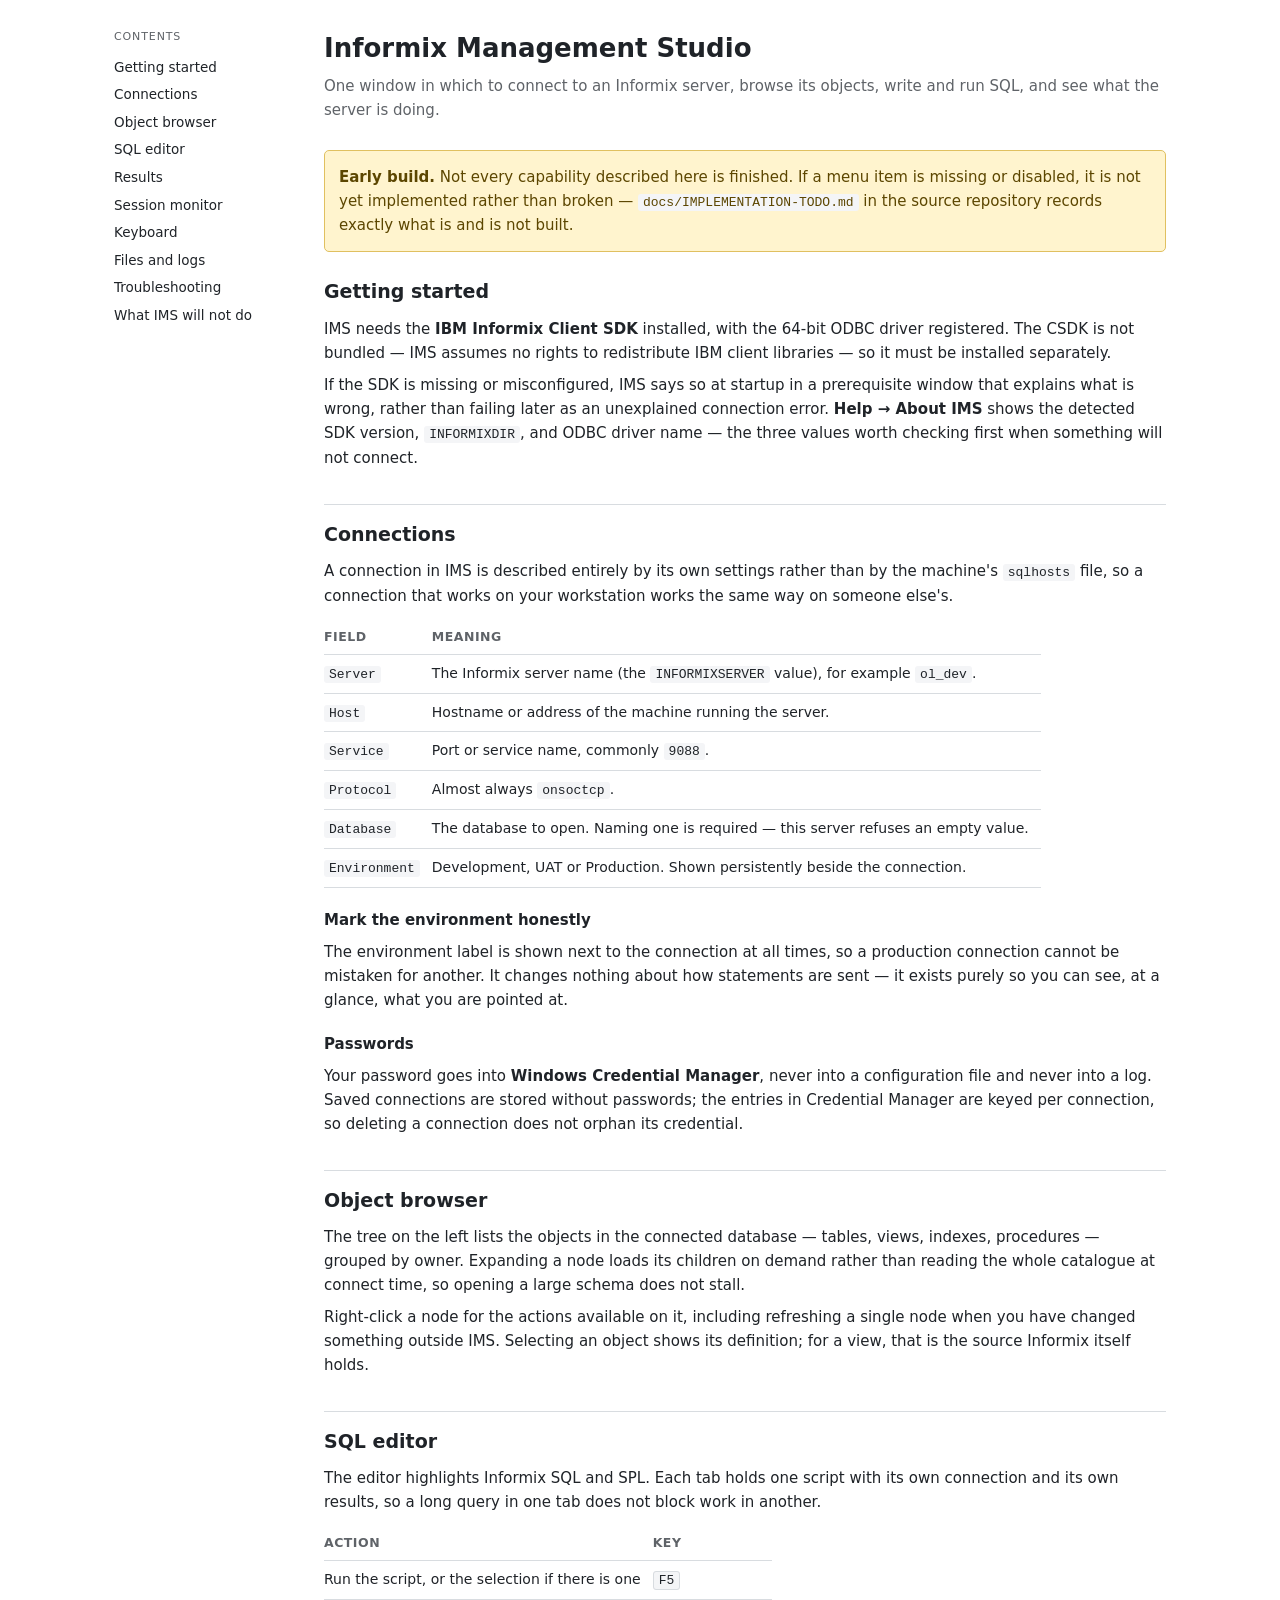
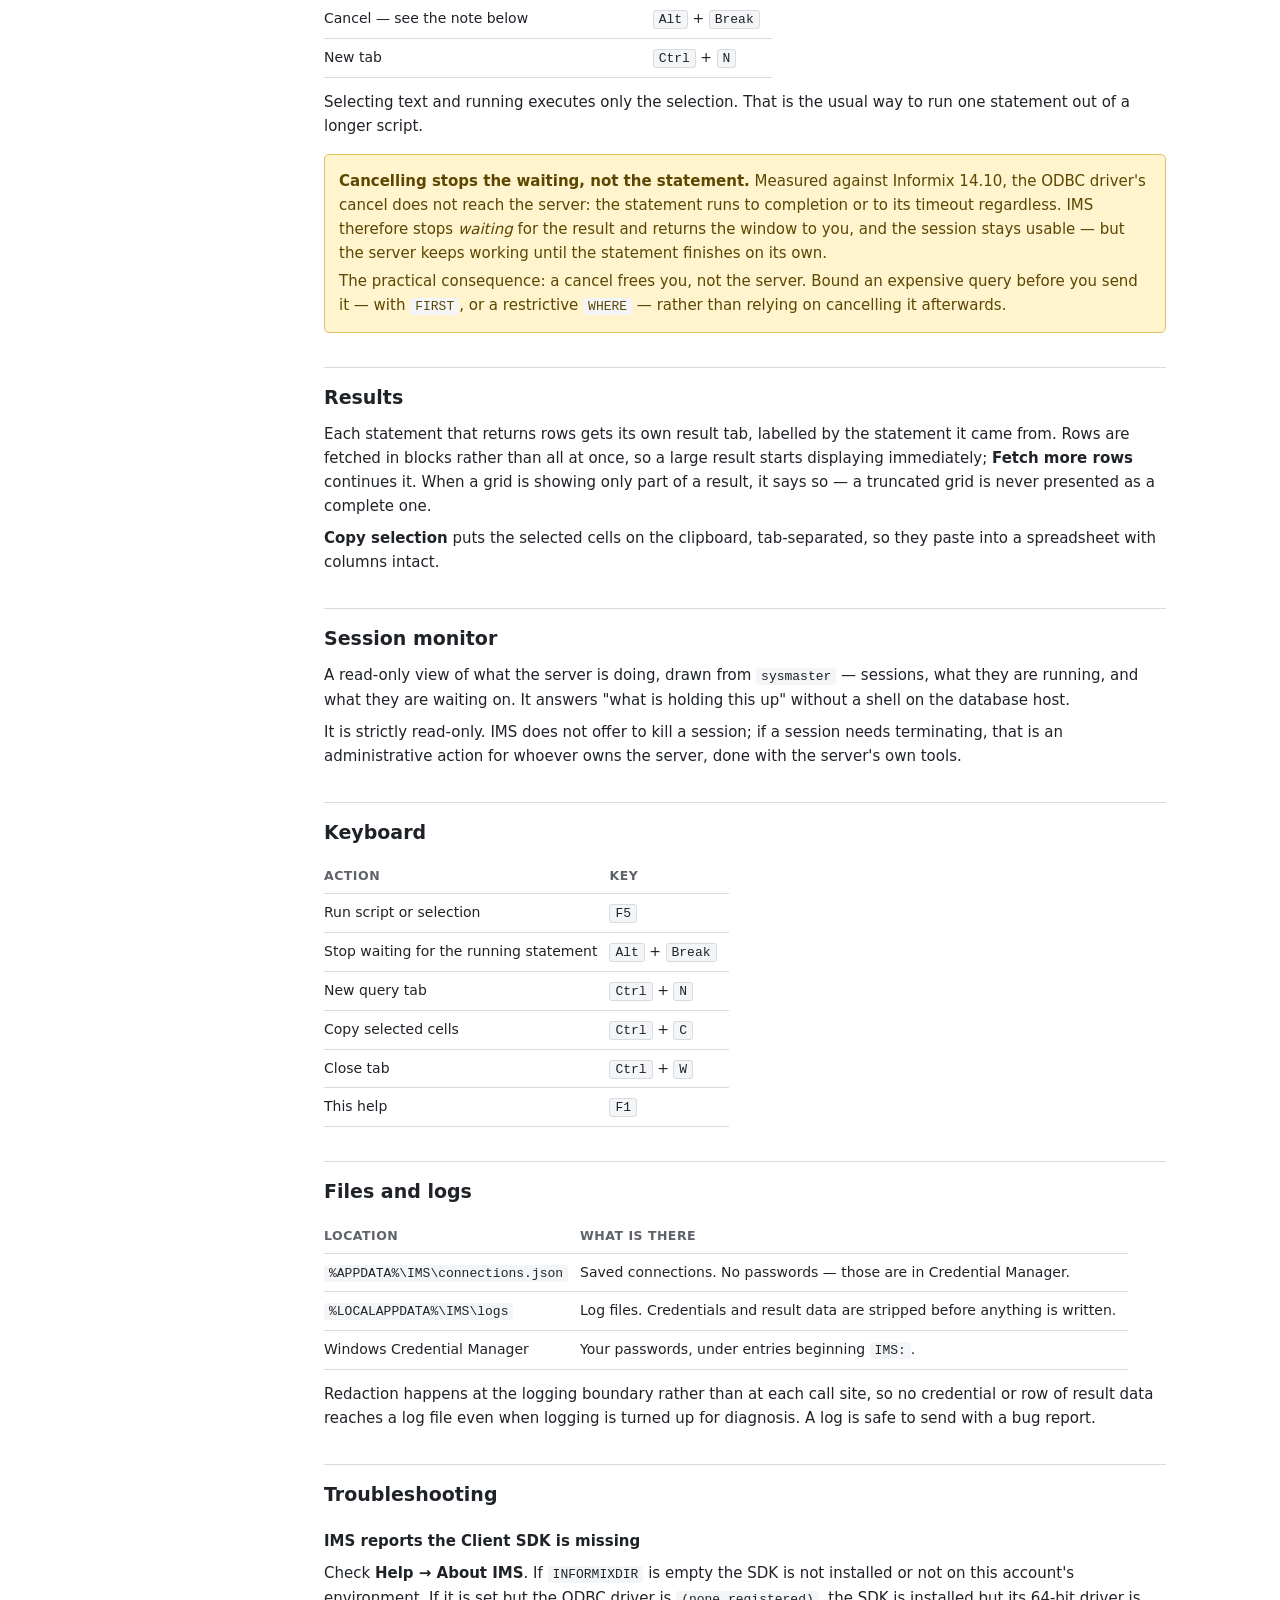
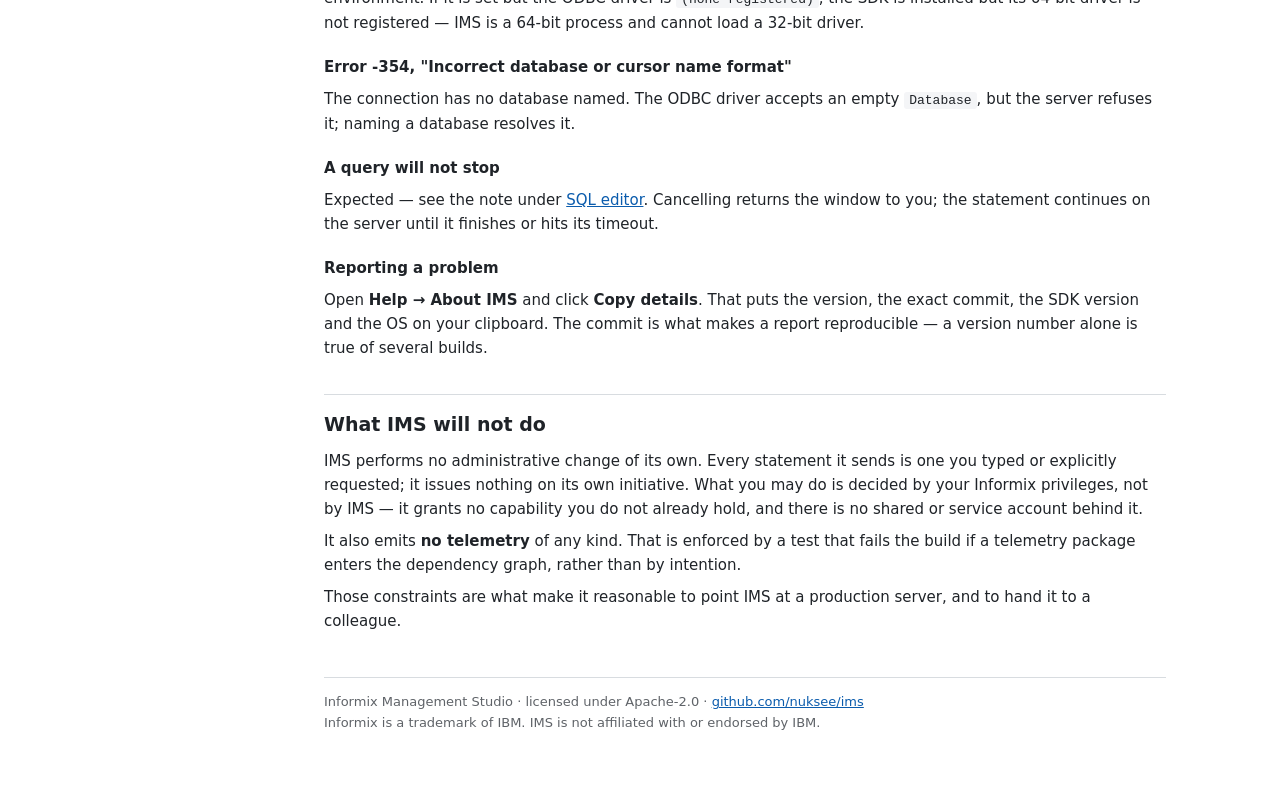
==== src/Ims.App/Resources/Help/ims-help.html @ 95003812 "Add user help, opened from Help -> Contents and F1 An HTML file beside the executable, opened in the" ====
<!DOCTYPE html>
<html lang="en">
<head>
<meta charset="utf-8">
<meta name="viewport" content="width=device-width, initial-scale=1">
<title>IMS Help — Informix Management Studio</title>
<style>
  :root {
    color-scheme: light dark;
    --bg: #ffffff;
    --fg: #1f2328;
    --muted: #5f6368;
    --rule: #d8dce0;
    --code-bg: #f4f5f7;
    --accent: #0b5cad;
    --warn-bg: #fff4ce;
    --warn-rule: #e0c060;
    --warn-fg: #5c4600;
  }
  @media (prefers-color-scheme: dark) {
    :root {
      --bg: #16191d;
      --fg: #e6e8ea;
      --muted: #9aa3ad;
      --rule: #2f353c;
      --code-bg: #21262d;
      --accent: #6cb0f5;
      --warn-bg: #3a3116;
      --warn-rule: #7a6524;
      --warn-fg: #f0dfa8;
    }
  }
  * { box-sizing: border-box; }
  body {
    margin: 0;
    background: var(--bg);
    color: var(--fg);
    font: 15px/1.6 "Segoe UI", system-ui, sans-serif;
  }
  .wrap { display: flex; align-items: flex-start; max-width: 1100px; margin: 0 auto; }
  nav {
    position: sticky; top: 0; flex: 0 0 210px; padding: 28px 16px 28px 24px;
    max-height: 100vh; overflow-y: auto;
  }
  nav p { margin: 0 0 8px; font-size: 11px; letter-spacing: .08em;
          text-transform: uppercase; color: var(--muted); }
  nav a { display: block; padding: 3px 0; color: var(--fg);
          text-decoration: none; font-size: 13.5px; }
  nav a:hover { color: var(--accent); text-decoration: underline; }
  main { flex: 1 1 auto; min-width: 0; padding: 28px 24px 80px; }
  h1 { font-size: 26px; margin: 0 0 4px; font-weight: 600; }
  .sub { color: var(--muted); margin: 0 0 28px; }
  h2 { font-size: 19px; font-weight: 600; margin: 34px 0 10px;
       padding-top: 14px; border-top: 1px solid var(--rule); }
  h2:first-of-type { border-top: 0; padding-top: 0; margin-top: 24px; }
  h3 { font-size: 15px; font-weight: 600; margin: 20px 0 6px; }
  p, li { margin: 8px 0; }
  code, kbd {
    font-family: Consolas, "Cascadia Mono", monospace; font-size: 13px;
    background: var(--code-bg); padding: 1px 5px; border-radius: 3px;
  }
  kbd { border: 1px solid var(--rule); }
  pre { background: var(--code-bg); padding: 12px 14px; border-radius: 5px;
        overflow-x: auto; font-size: 13px; }
  pre code { background: none; padding: 0; }
  table { border-collapse: collapse; width: 100%; margin: 12px 0; font-size: 14px;
          display: block; overflow-x: auto; }
  th, td { text-align: left; padding: 7px 12px 7px 0; border-bottom: 1px solid var(--rule);
           vertical-align: top; }
  th { font-weight: 600; color: var(--muted); font-size: 12.5px;
       text-transform: uppercase; letter-spacing: .04em; }
  .note {
    background: var(--warn-bg); border: 1px solid var(--warn-rule); color: var(--warn-fg);
    padding: 10px 14px; border-radius: 5px; margin: 16px 0;
  }
  .note p { margin: 4px 0; }
  a { color: var(--accent); }
  footer { margin-top: 44px; padding-top: 14px; border-top: 1px solid var(--rule);
           color: var(--muted); font-size: 13px; }
  @media (max-width: 760px) {
    .wrap { display: block; }
    nav { position: static; max-height: none; padding: 20px 24px 0; }
    nav a { display: inline-block; margin-right: 14px; }
  }
</style>
</head>
<body>
<div class="wrap">

<nav>
  <p>Contents</p>
  <a href="#start">Getting started</a>
  <a href="#connect">Connections</a>
  <a href="#browse">Object browser</a>
  <a href="#sql">SQL editor</a>
  <a href="#results">Results</a>
  <a href="#sessions">Session monitor</a>
  <a href="#keys">Keyboard</a>
  <a href="#files">Files and logs</a>
  <a href="#trouble">Troubleshooting</a>
  <a href="#safety">What IMS will not do</a>
</nav>

<main>

<h1>Informix Management Studio</h1>
<p class="sub">One window in which to connect to an Informix server, browse its objects, write and run SQL, and see what the server is doing.</p>

<div class="note">
  <p><strong>Early build.</strong> Not every capability described here is finished. If a menu item is missing or disabled, it is not yet implemented rather than broken — <code>docs/IMPLEMENTATION-TODO.md</code> in the source repository records exactly what is and is not built.</p>
</div>

<h2 id="start">Getting started</h2>

<p>IMS needs the <strong>IBM Informix Client SDK</strong> installed, with the 64-bit ODBC driver registered. The CSDK is not bundled — IMS assumes no rights to redistribute IBM client libraries — so it must be installed separately.</p>

<p>If the SDK is missing or misconfigured, IMS says so at startup in a prerequisite window that explains what is wrong, rather than failing later as an unexplained connection error. <strong>Help &rarr; About IMS</strong> shows the detected SDK version, <code>INFORMIXDIR</code>, and ODBC driver name — the three values worth checking first when something will not connect.</p>

<h2 id="connect">Connections</h2>

<p>A connection in IMS is described entirely by its own settings rather than by the machine's <code>sqlhosts</code> file, so a connection that works on your workstation works the same way on someone else's.</p>

<table>
  <tr><th>Field</th><th>Meaning</th></tr>
  <tr><td><code>Server</code></td><td>The Informix server name (the <code>INFORMIXSERVER</code> value), for example <code>ol_dev</code>.</td></tr>
  <tr><td><code>Host</code></td><td>Hostname or address of the machine running the server.</td></tr>
  <tr><td><code>Service</code></td><td>Port or service name, commonly <code>9088</code>.</td></tr>
  <tr><td><code>Protocol</code></td><td>Almost always <code>onsoctcp</code>.</td></tr>
  <tr><td><code>Database</code></td><td>The database to open. Naming one is required — this server refuses an empty value.</td></tr>
  <tr><td><code>Environment</code></td><td>Development, UAT or Production. Shown persistently beside the connection.</td></tr>
</table>

<h3>Mark the environment honestly</h3>
<p>The environment label is shown next to the connection at all times, so a production connection cannot be mistaken for another. It changes nothing about how statements are sent — it exists purely so you can see, at a glance, what you are pointed at.</p>

<h3>Passwords</h3>
<p>Your password goes into <strong>Windows Credential Manager</strong>, never into a configuration file and never into a log. Saved connections are stored without passwords; the entries in Credential Manager are keyed per connection, so deleting a connection does not orphan its credential.</p>

<h2 id="browse">Object browser</h2>

<p>The tree on the left lists the objects in the connected database — tables, views, indexes, procedures — grouped by owner. Expanding a node loads its children on demand rather than reading the whole catalogue at connect time, so opening a large schema does not stall.</p>

<p>Right-click a node for the actions available on it, including refreshing a single node when you have changed something outside IMS. Selecting an object shows its definition; for a view, that is the source Informix itself holds.</p>

<h2 id="sql">SQL editor</h2>

<p>The editor highlights Informix SQL and SPL. Each tab holds one script with its own connection and its own results, so a long query in one tab does not block work in another.</p>

<table>
  <tr><th>Action</th><th>Key</th></tr>
  <tr><td>Run the script, or the selection if there is one</td><td><kbd>F5</kbd></td></tr>
  <tr><td>Cancel — see the note below</td><td><kbd>Alt</kbd> + <kbd>Break</kbd></td></tr>
  <tr><td>New tab</td><td><kbd>Ctrl</kbd> + <kbd>N</kbd></td></tr>
</table>

<p>Selecting text and running executes only the selection. That is the usual way to run one statement out of a longer script.</p>

<div class="note">
  <p><strong>Cancelling stops the waiting, not the statement.</strong> Measured against Informix 14.10, the ODBC driver's cancel does not reach the server: the statement runs to completion or to its timeout regardless. IMS therefore stops <em>waiting</em> for the result and returns the window to you, and the session stays usable — but the server keeps working until the statement finishes on its own.</p>
  <p>The practical consequence: a cancel frees you, not the server. Bound an expensive query before you send it — with <code>FIRST</code>, or a restrictive <code>WHERE</code> — rather than relying on cancelling it afterwards.</p>
</div>

<h2 id="results">Results</h2>

<p>Each statement that returns rows gets its own result tab, labelled by the statement it came from. Rows are fetched in blocks rather than all at once, so a large result starts displaying immediately; <strong>Fetch more rows</strong> continues it. When a grid is showing only part of a result, it says so — a truncated grid is never presented as a complete one.</p>

<p><strong>Copy selection</strong> puts the selected cells on the clipboard, tab-separated, so they paste into a spreadsheet with columns intact.</p>

<h2 id="sessions">Session monitor</h2>

<p>A read-only view of what the server is doing, drawn from <code>sysmaster</code> — sessions, what they are running, and what they are waiting on. It answers "what is holding this up" without a shell on the database host.</p>

<p>It is strictly read-only. IMS does not offer to kill a session; if a session needs terminating, that is an administrative action for whoever owns the server, done with the server's own tools.</p>

<h2 id="keys">Keyboard</h2>

<table>
  <tr><th>Action</th><th>Key</th></tr>
  <tr><td>Run script or selection</td><td><kbd>F5</kbd></td></tr>
  <tr><td>Stop waiting for the running statement</td><td><kbd>Alt</kbd> + <kbd>Break</kbd></td></tr>
  <tr><td>New query tab</td><td><kbd>Ctrl</kbd> + <kbd>N</kbd></td></tr>
  <tr><td>Copy selected cells</td><td><kbd>Ctrl</kbd> + <kbd>C</kbd></td></tr>
  <tr><td>Close tab</td><td><kbd>Ctrl</kbd> + <kbd>W</kbd></td></tr>
  <tr><td>This help</td><td><kbd>F1</kbd></td></tr>
</table>

<h2 id="files">Files and logs</h2>

<table>
  <tr><th>Location</th><th>What is there</th></tr>
  <tr><td><code>%APPDATA%\IMS\connections.json</code></td><td>Saved connections. No passwords — those are in Credential Manager.</td></tr>
  <tr><td><code>%LOCALAPPDATA%\IMS\logs</code></td><td>Log files. Credentials and result data are stripped before anything is written.</td></tr>
  <tr><td>Windows Credential Manager</td><td>Your passwords, under entries beginning <code>IMS:</code>.</td></tr>
</table>

<p>Redaction happens at the logging boundary rather than at each call site, so no credential or row of result data reaches a log file even when logging is turned up for diagnosis. A log is safe to send with a bug report.</p>

<h2 id="trouble">Troubleshooting</h2>

<h3>IMS reports the Client SDK is missing</h3>
<p>Check <strong>Help &rarr; About IMS</strong>. If <code>INFORMIXDIR</code> is empty the SDK is not installed or not on this account's environment. If it is set but the ODBC driver is <code>(none registered)</code>, the SDK is installed but its 64-bit driver is not registered — IMS is a 64-bit process and cannot load a 32-bit driver.</p>

<h3>Error -354, "Incorrect database or cursor name format"</h3>
<p>The connection has no database named. The ODBC driver accepts an empty <code>Database</code>, but the server refuses it; naming a database resolves it.</p>

<h3>A query will not stop</h3>
<p>Expected — see the note under <a href="#sql">SQL editor</a>. Cancelling returns the window to you; the statement continues on the server until it finishes or hits its timeout.</p>

<h3>Reporting a problem</h3>
<p>Open <strong>Help &rarr; About IMS</strong> and click <strong>Copy details</strong>. That puts the version, the exact commit, the SDK version and the OS on your clipboard. The commit is what makes a report reproducible — a version number alone is true of several builds.</p>

<h2 id="safety">What IMS will not do</h2>

<p>IMS performs no administrative change of its own. Every statement it sends is one you typed or explicitly requested; it issues nothing on its own initiative. What you may do is decided by your Informix privileges, not by IMS — it grants no capability you do not already hold, and there is no shared or service account behind it.</p>

<p>It also emits <strong>no telemetry</strong> of any kind. That is enforced by a test that fails the build if a telemetry package enters the dependency graph, rather than by intention.</p>

<p>Those constraints are what make it reasonable to point IMS at a production server, and to hand it to a colleague.</p>

<footer>
  Informix Management Studio &middot; licensed under Apache-2.0 &middot;
  <a href="https://github.com/nuksee/ims">github.com/nuksee/ims</a><br>
  Informix is a trademark of IBM. IMS is not affiliated with or endorsed by IBM.
</footer>

</main>
</div>
</body>
</html>
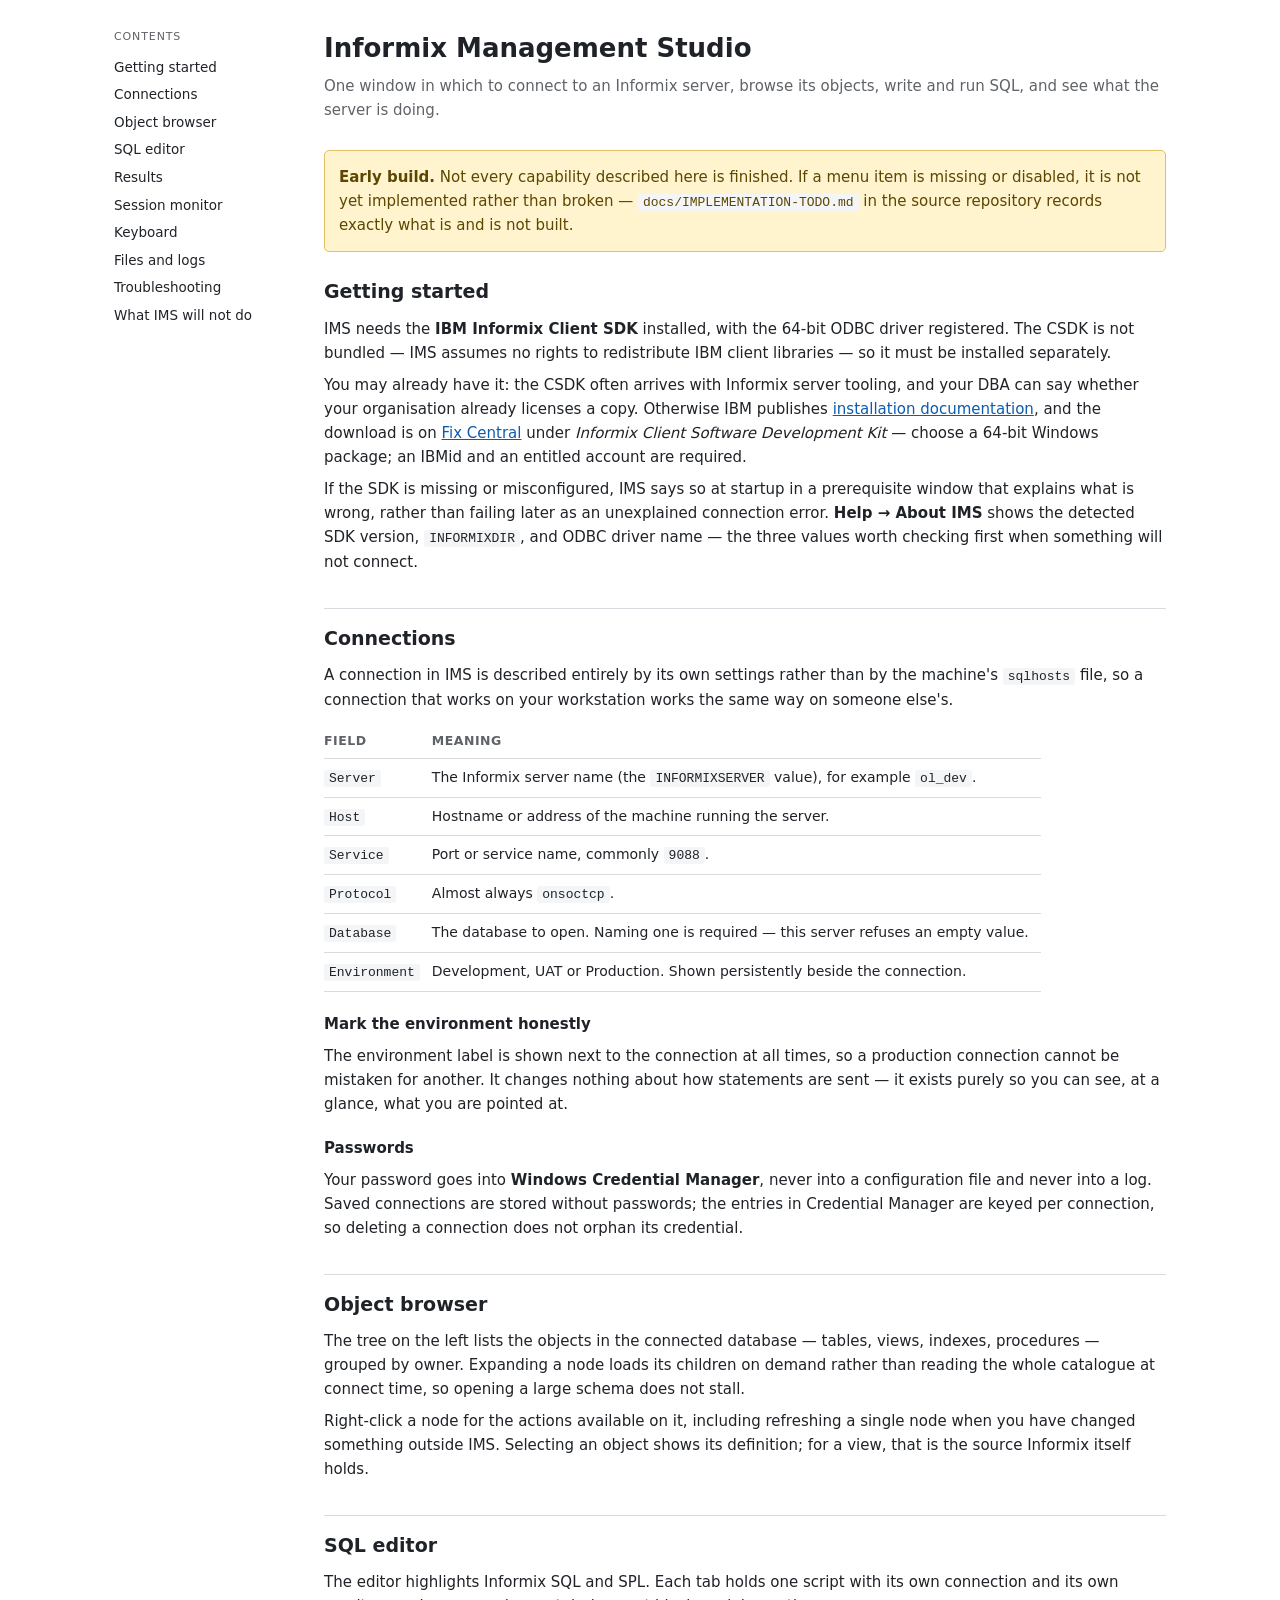
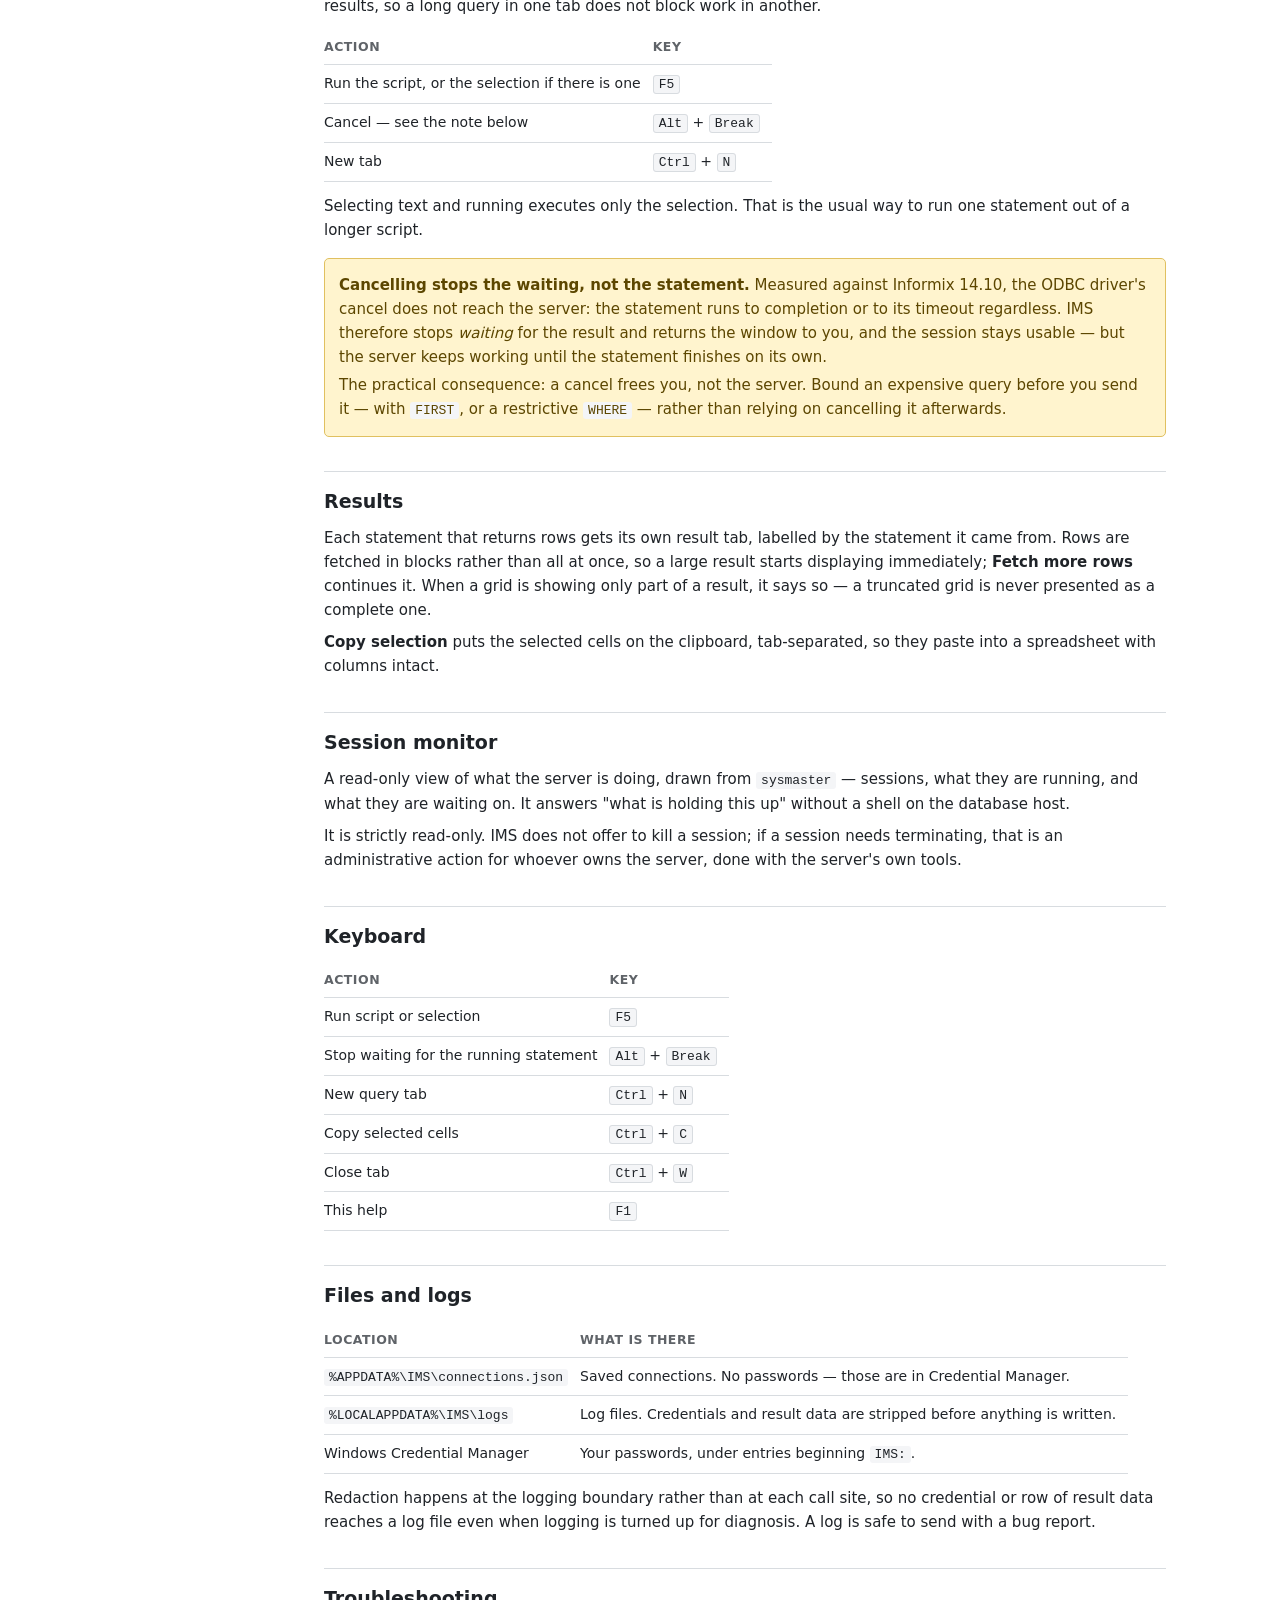
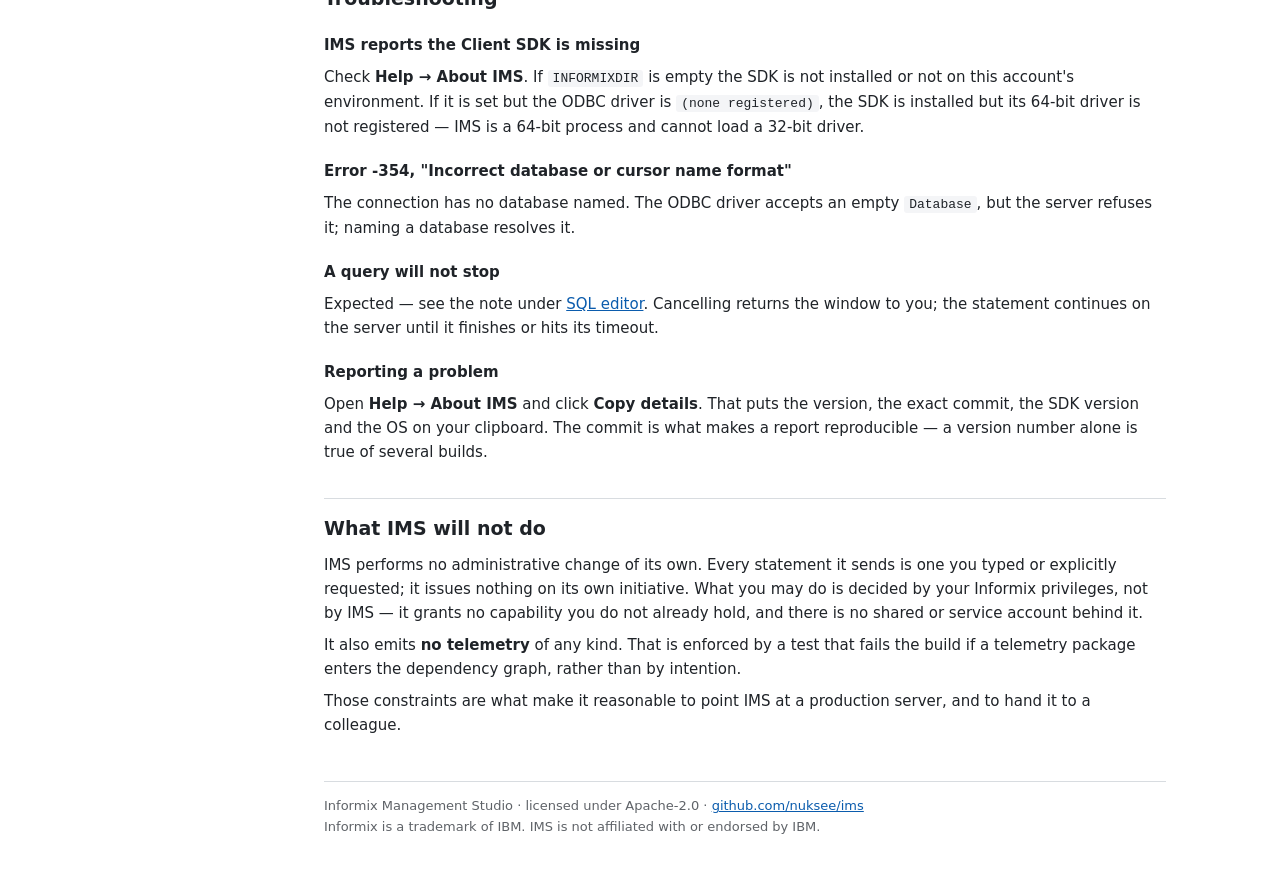
==== commit 2d69fe97: "Say where to get the Client SDK, in all three places it is asked for The CSDK is the one prerequisit" ====
--- a/src/Ims.App/Resources/Help/ims-help.html
+++ b/src/Ims.App/Resources/Help/ims-help.html
@@ -114,6 +114,8 @@
 
 <p>IMS needs the <strong>IBM Informix Client SDK</strong> installed, with the 64-bit ODBC driver registered. The CSDK is not bundled — IMS assumes no rights to redistribute IBM client libraries — so it must be installed separately.</p>
 
+<p>You may already have it: the CSDK often arrives with Informix server tooling, and your DBA can say whether your organisation already licenses a copy. Otherwise IBM publishes <a href="https://www.ibm.com/docs/en/informix-servers/14.10?topic=client-sdk">installation documentation</a>, and the download is on <a href="https://www.ibm.com/support/fixcentral/">Fix Central</a> under <em>Informix Client Software Development Kit</em> — choose a 64-bit Windows package; an IBMid and an entitled account are required.</p>
+
 <p>If the SDK is missing or misconfigured, IMS says so at startup in a prerequisite window that explains what is wrong, rather than failing later as an unexplained connection error. <strong>Help &rarr; About IMS</strong> shows the detected SDK version, <code>INFORMIXDIR</code>, and ODBC driver name — the three values worth checking first when something will not connect.</p>
 
 <h2 id="connect">Connections</h2>
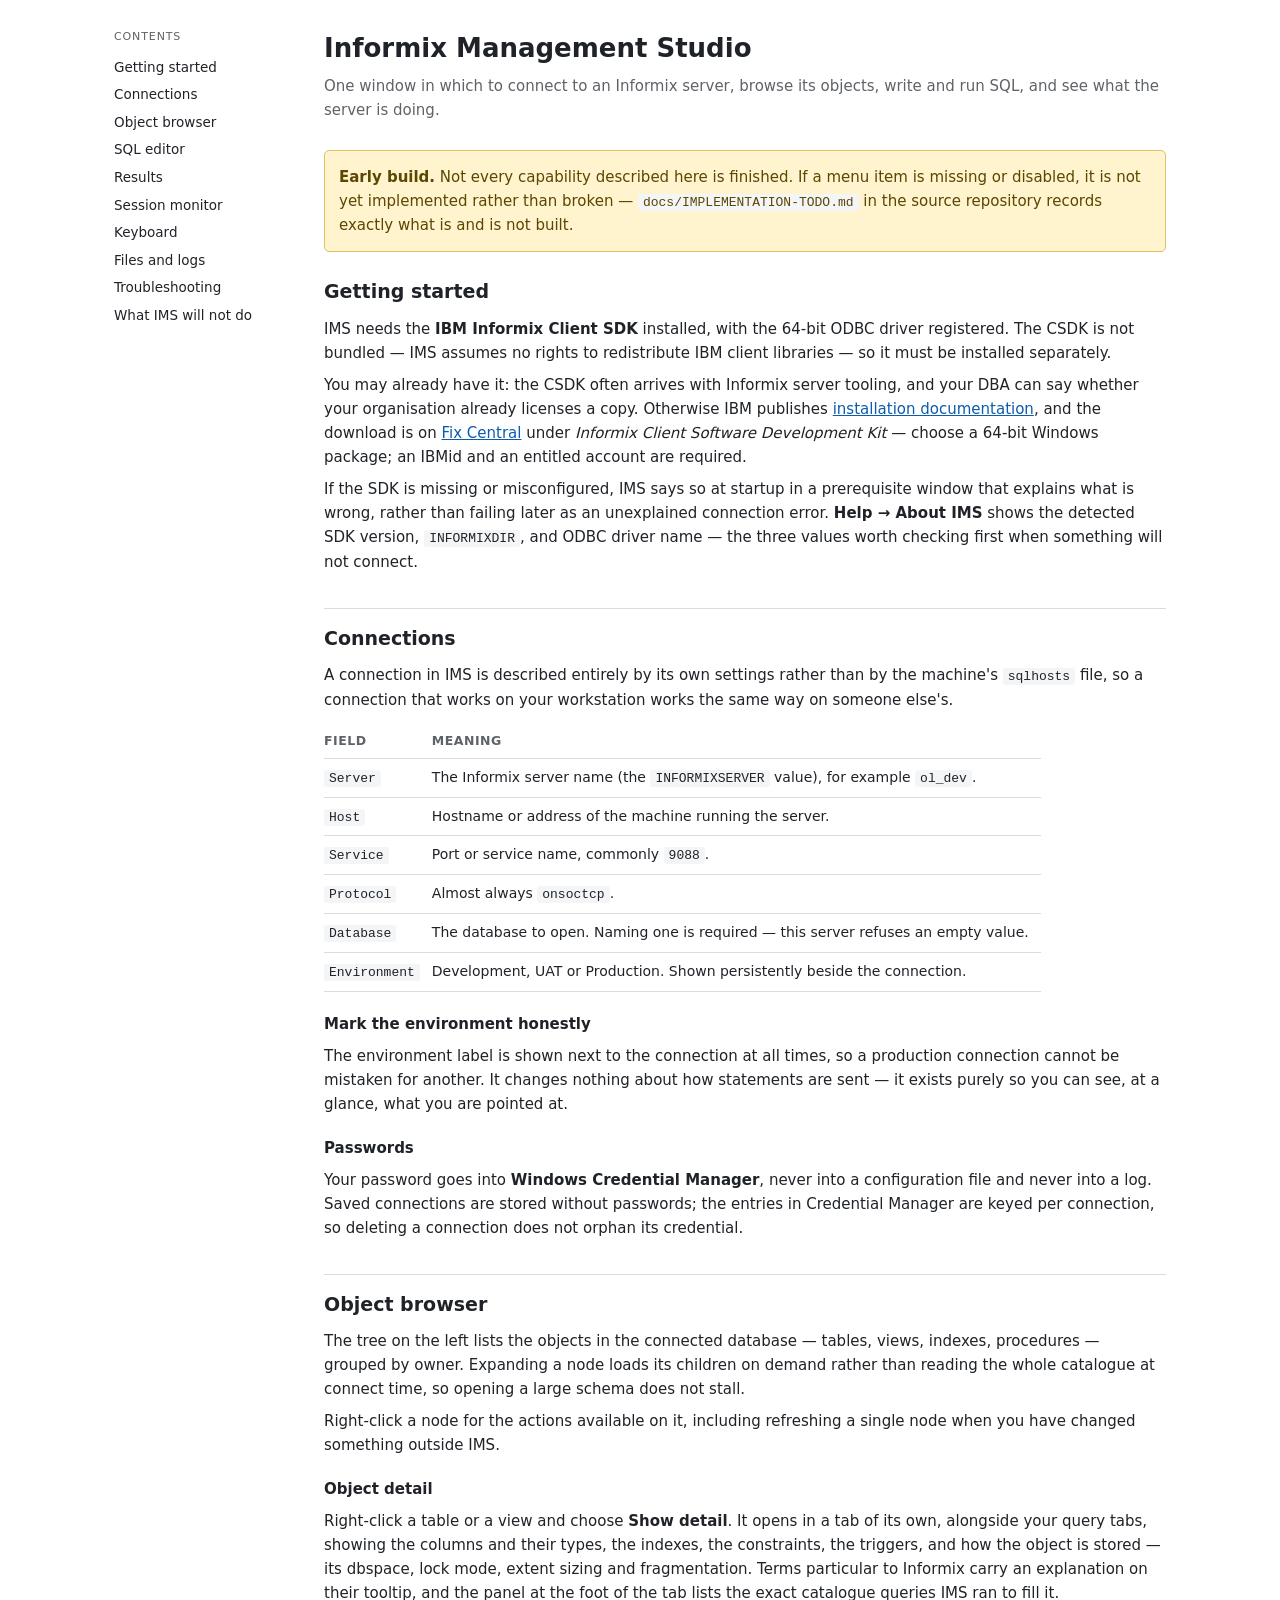
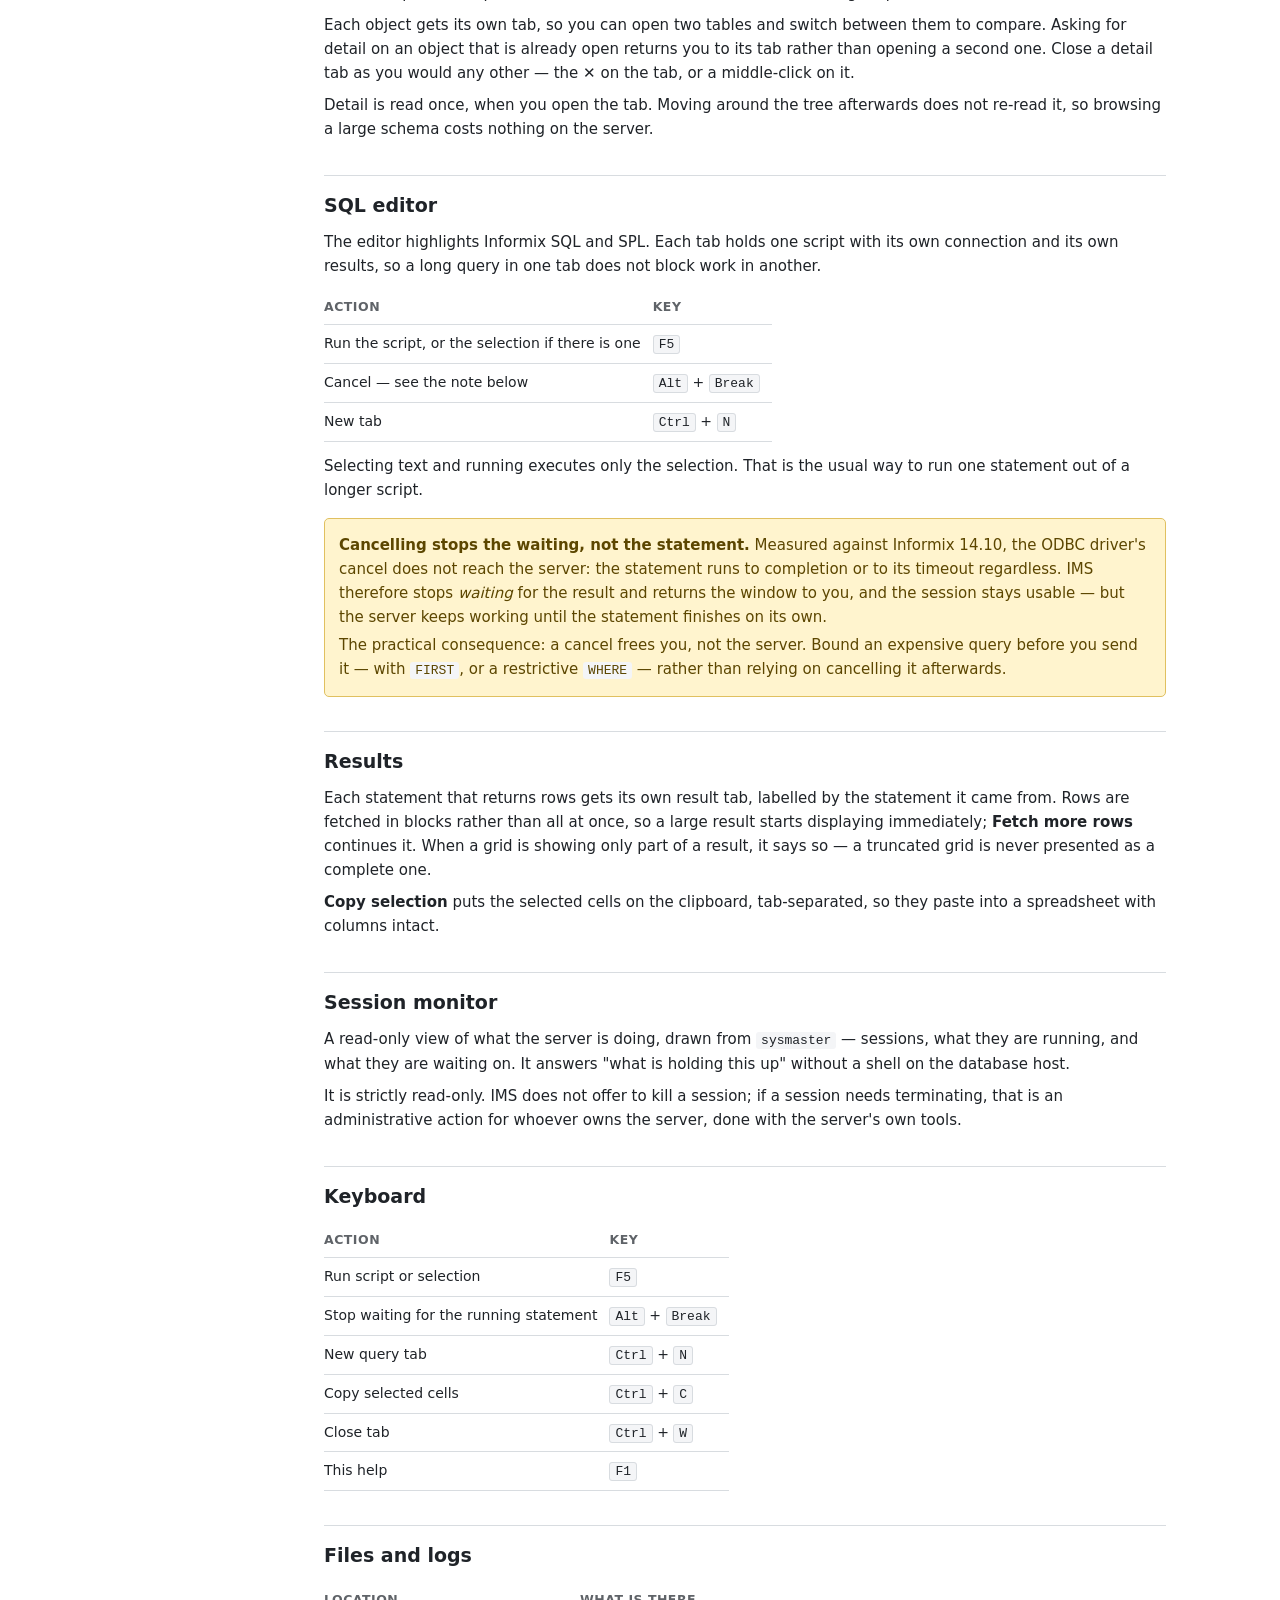
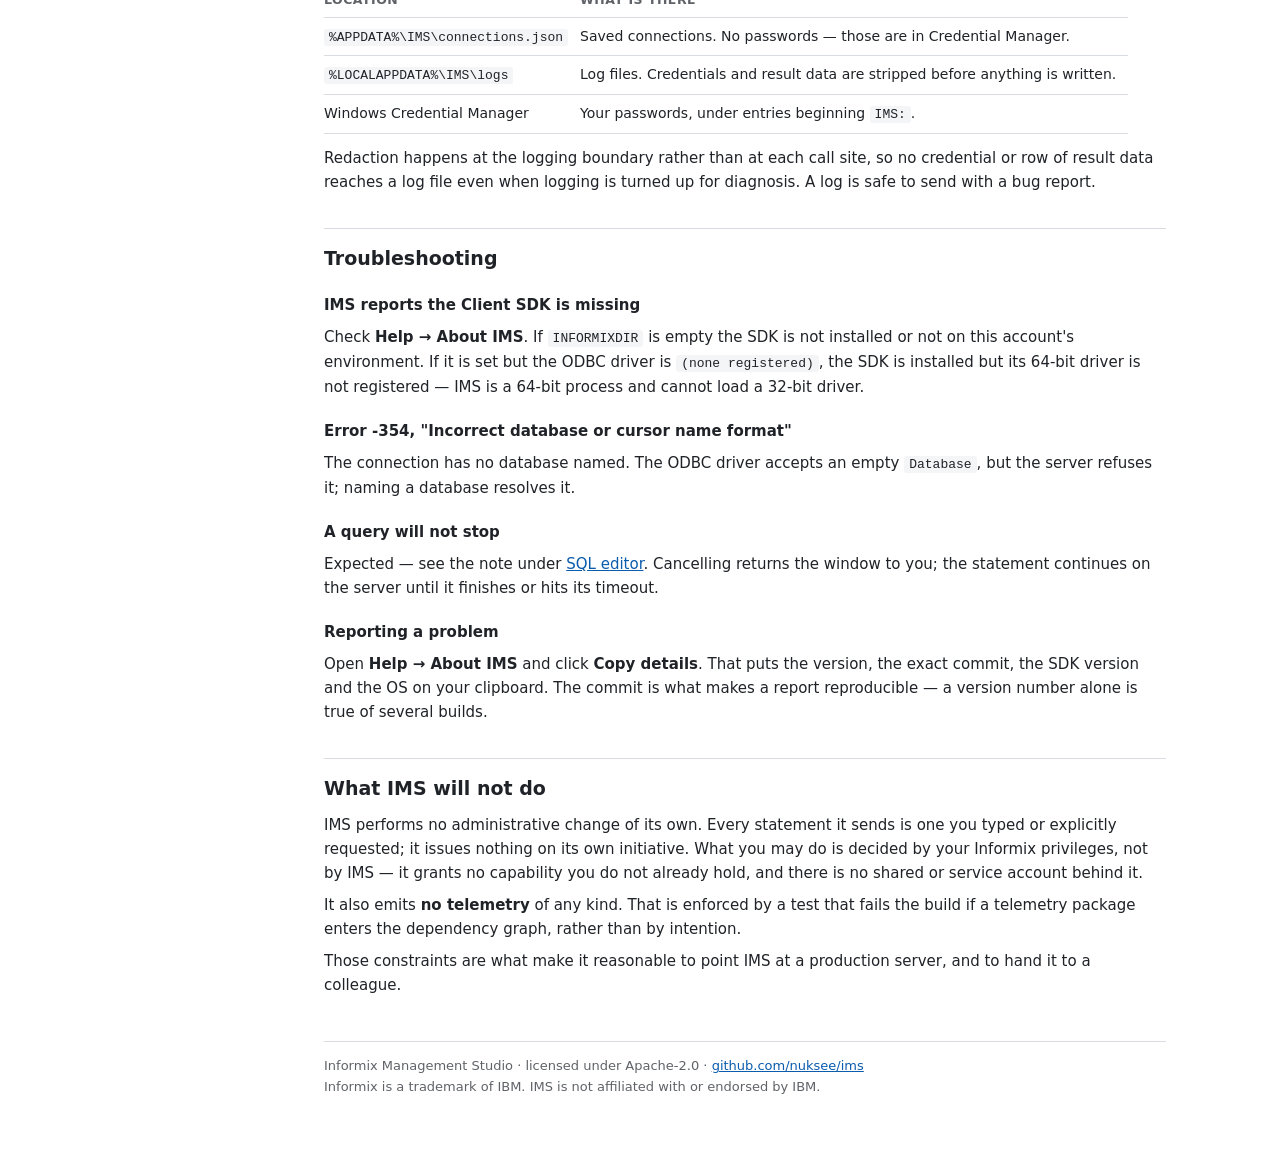
==== commit 528e02c3: "Move object detail into the tab strip, one tab per object Show detail put an object's columns, index" ====
--- a/src/Ims.App/Resources/Help/ims-help.html
+++ b/src/Ims.App/Resources/Help/ims-help.html
@@ -142,7 +142,15 @@
 
 <p>The tree on the left lists the objects in the connected database — tables, views, indexes, procedures — grouped by owner. Expanding a node loads its children on demand rather than reading the whole catalogue at connect time, so opening a large schema does not stall.</p>
 
-<p>Right-click a node for the actions available on it, including refreshing a single node when you have changed something outside IMS. Selecting an object shows its definition; for a view, that is the source Informix itself holds.</p>
+<p>Right-click a node for the actions available on it, including refreshing a single node when you have changed something outside IMS.</p>
+
+<h3>Object detail</h3>
+
+<p>Right-click a table or a view and choose <strong>Show detail</strong>. It opens in a tab of its own, alongside your query tabs, showing the columns and their types, the indexes, the constraints, the triggers, and how the object is stored — its dbspace, lock mode, extent sizing and fragmentation. Terms particular to Informix carry an explanation on their tooltip, and the panel at the foot of the tab lists the exact catalogue queries IMS ran to fill it.</p>
+
+<p>Each object gets its own tab, so you can open two tables and switch between them to compare. Asking for detail on an object that is already open returns you to its tab rather than opening a second one. Close a detail tab as you would any other — the <strong>✕</strong> on the tab, or a middle-click on it.</p>
+
+<p>Detail is read once, when you open the tab. Moving around the tree afterwards does not re-read it, so browsing a large schema costs nothing on the server.</p>
 
 <h2 id="sql">SQL editor</h2>
 
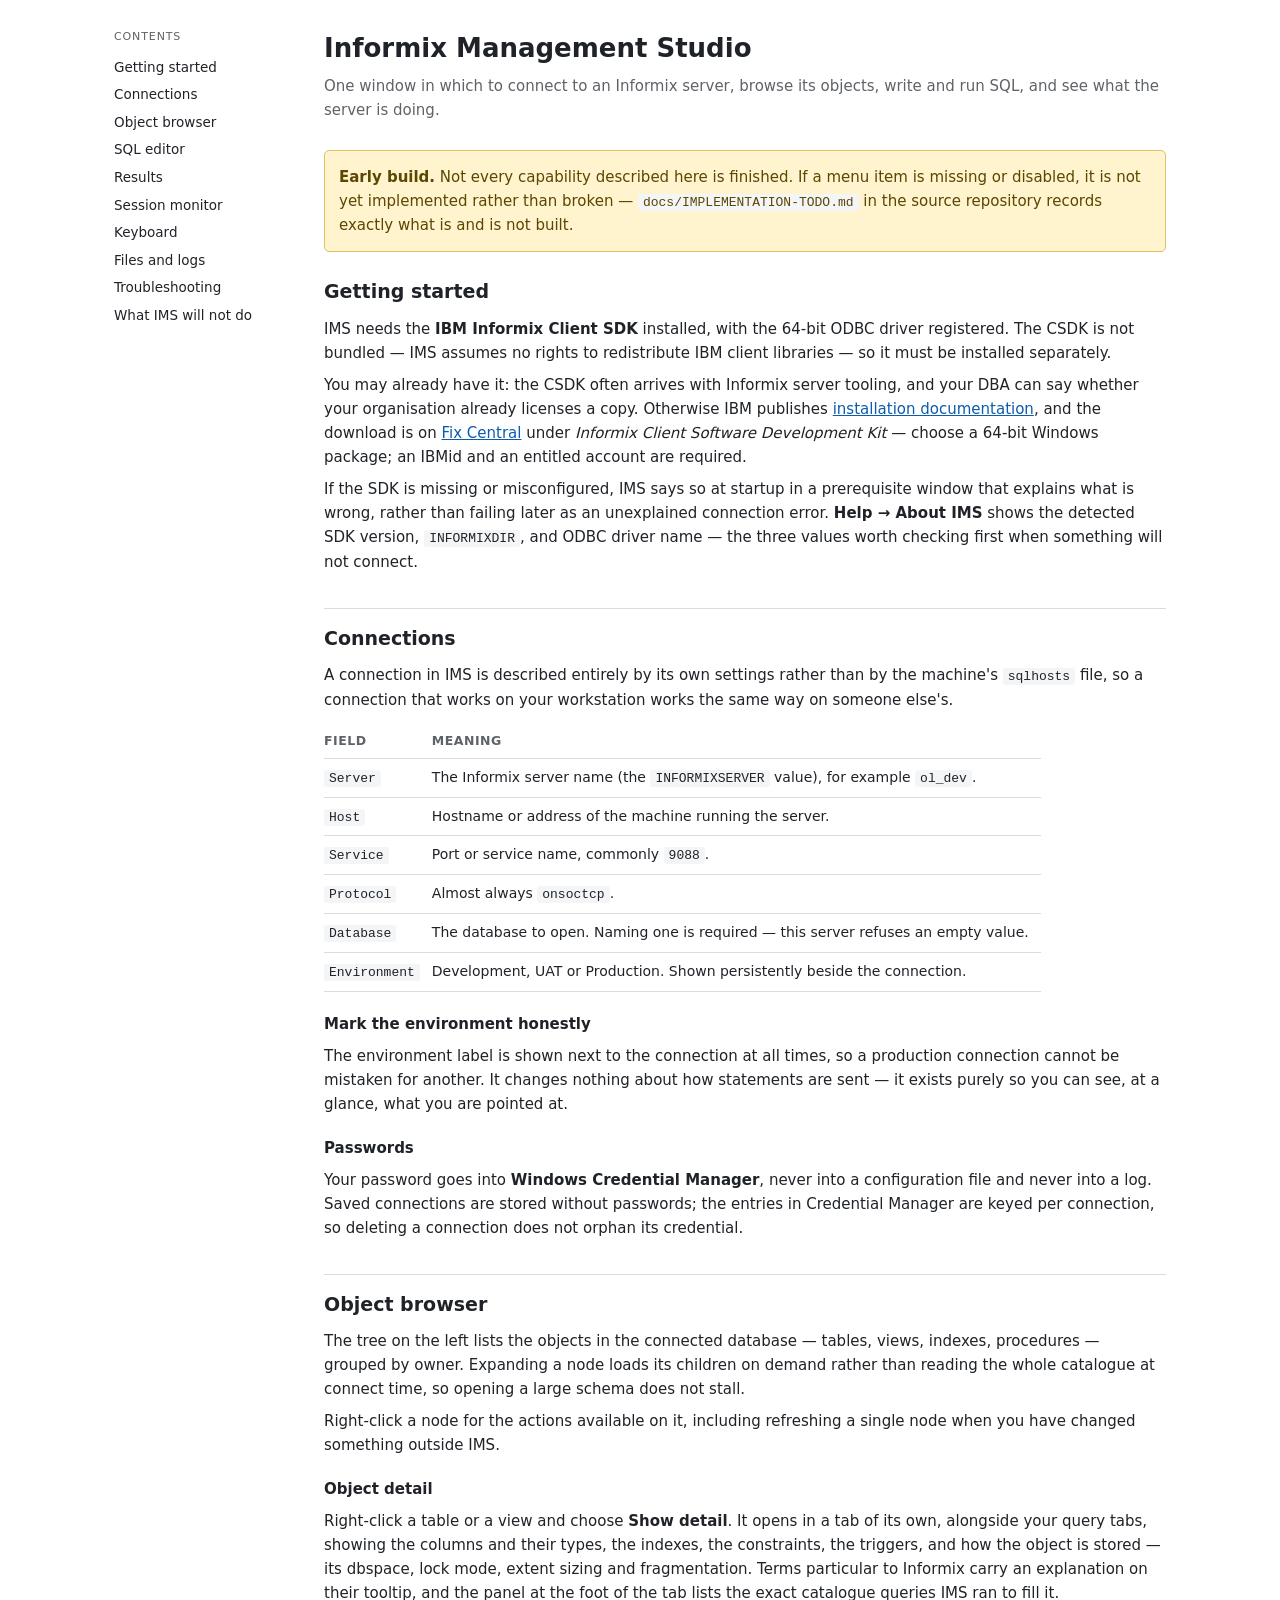
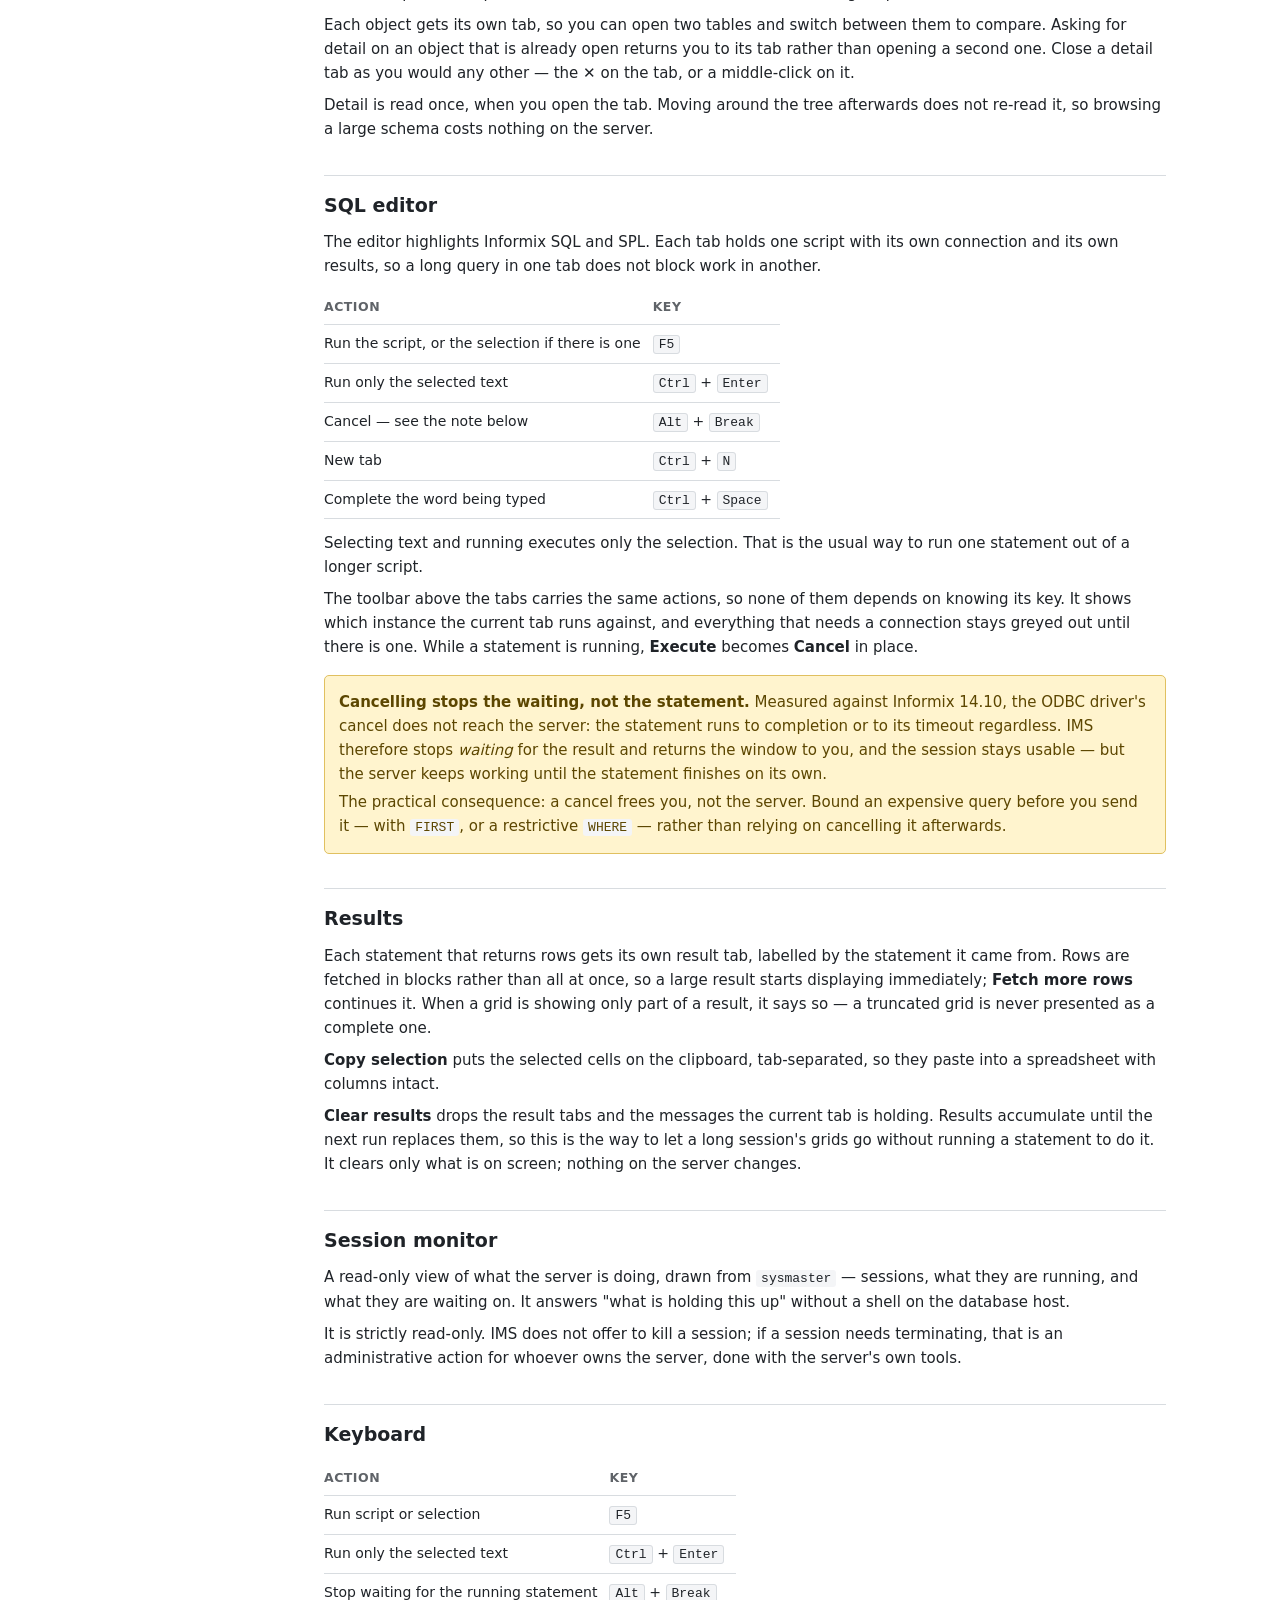
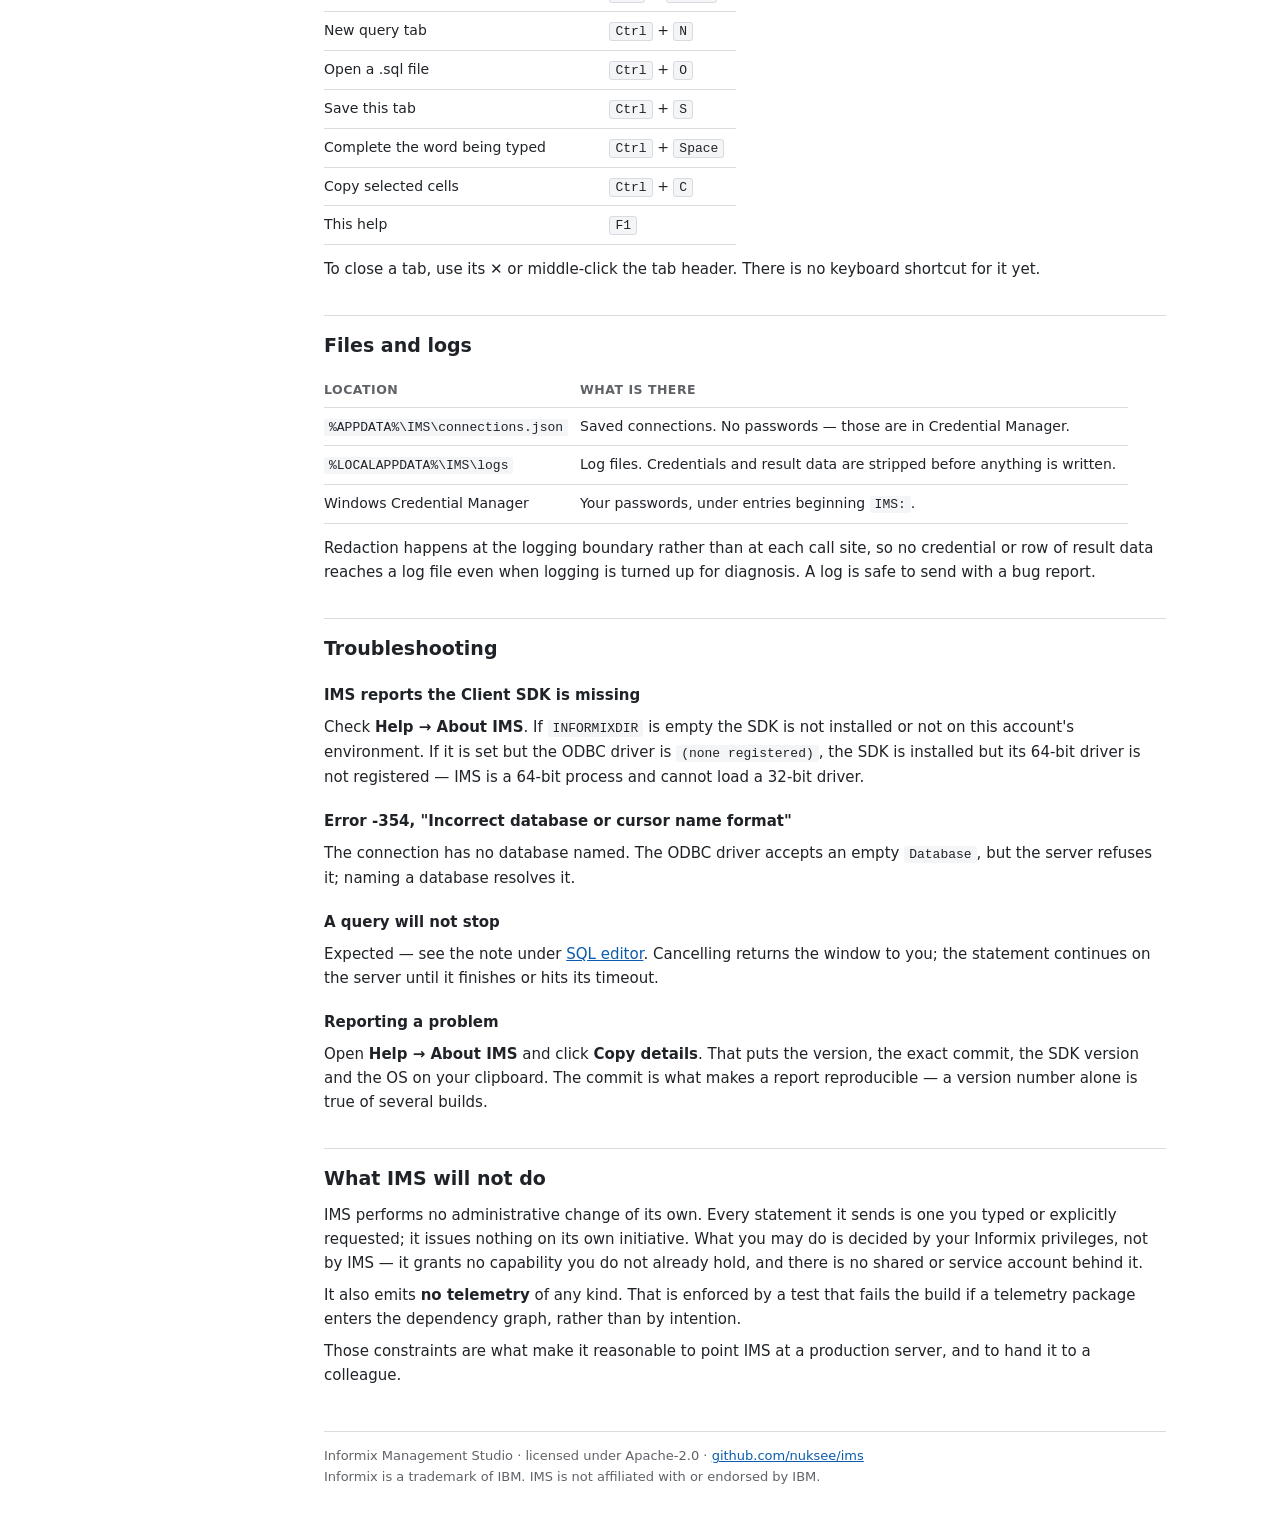
==== commit 3d8f0ade: "Add a query toolbar above the editor tab strip Every query action was reachable only from the menu b" ====
--- a/src/Ims.App/Resources/Help/ims-help.html
+++ b/src/Ims.App/Resources/Help/ims-help.html
@@ -1,4 +1,4 @@
-<!DOCTYPE html>
+﻿<!DOCTYPE html>
 <html lang="en">
 <head>
 <meta charset="utf-8">
@@ -159,11 +159,15 @@
 <table>
   <tr><th>Action</th><th>Key</th></tr>
   <tr><td>Run the script, or the selection if there is one</td><td><kbd>F5</kbd></td></tr>
+  <tr><td>Run only the selected text</td><td><kbd>Ctrl</kbd> + <kbd>Enter</kbd></td></tr>
   <tr><td>Cancel — see the note below</td><td><kbd>Alt</kbd> + <kbd>Break</kbd></td></tr>
   <tr><td>New tab</td><td><kbd>Ctrl</kbd> + <kbd>N</kbd></td></tr>
+  <tr><td>Complete the word being typed</td><td><kbd>Ctrl</kbd> + <kbd>Space</kbd></td></tr>
 </table>
 
 <p>Selecting text and running executes only the selection. That is the usual way to run one statement out of a longer script.</p>
+
+<p>The toolbar above the tabs carries the same actions, so none of them depends on knowing its key. It shows which instance the current tab runs against, and everything that needs a connection stays greyed out until there is one. While a statement is running, <strong>Execute</strong> becomes <strong>Cancel</strong> in place.</p>
 
 <div class="note">
   <p><strong>Cancelling stops the waiting, not the statement.</strong> Measured against Informix 14.10, the ODBC driver's cancel does not reach the server: the statement runs to completion or to its timeout regardless. IMS therefore stops <em>waiting</em> for the result and returns the window to you, and the session stays usable — but the server keeps working until the statement finishes on its own.</p>
@@ -176,6 +180,8 @@
 
 <p><strong>Copy selection</strong> puts the selected cells on the clipboard, tab-separated, so they paste into a spreadsheet with columns intact.</p>
 
+<p><strong>Clear results</strong> drops the result tabs and the messages the current tab is holding. Results accumulate until the next run replaces them, so this is the way to let a long session's grids go without running a statement to do it. It clears only what is on screen; nothing on the server changes.</p>
+
 <h2 id="sessions">Session monitor</h2>
 
 <p>A read-only view of what the server is doing, drawn from <code>sysmaster</code> — sessions, what they are running, and what they are waiting on. It answers "what is holding this up" without a shell on the database host.</p>
@@ -187,12 +193,17 @@
 <table>
   <tr><th>Action</th><th>Key</th></tr>
   <tr><td>Run script or selection</td><td><kbd>F5</kbd></td></tr>
+  <tr><td>Run only the selected text</td><td><kbd>Ctrl</kbd> + <kbd>Enter</kbd></td></tr>
   <tr><td>Stop waiting for the running statement</td><td><kbd>Alt</kbd> + <kbd>Break</kbd></td></tr>
   <tr><td>New query tab</td><td><kbd>Ctrl</kbd> + <kbd>N</kbd></td></tr>
+  <tr><td>Open a .sql file</td><td><kbd>Ctrl</kbd> + <kbd>O</kbd></td></tr>
+  <tr><td>Save this tab</td><td><kbd>Ctrl</kbd> + <kbd>S</kbd></td></tr>
+  <tr><td>Complete the word being typed</td><td><kbd>Ctrl</kbd> + <kbd>Space</kbd></td></tr>
   <tr><td>Copy selected cells</td><td><kbd>Ctrl</kbd> + <kbd>C</kbd></td></tr>
-  <tr><td>Close tab</td><td><kbd>Ctrl</kbd> + <kbd>W</kbd></td></tr>
   <tr><td>This help</td><td><kbd>F1</kbd></td></tr>
 </table>
+
+<p>To close a tab, use its <strong>✕</strong> or middle-click the tab header. There is no keyboard shortcut for it yet.</p>
 
 <h2 id="files">Files and logs</h2>
 
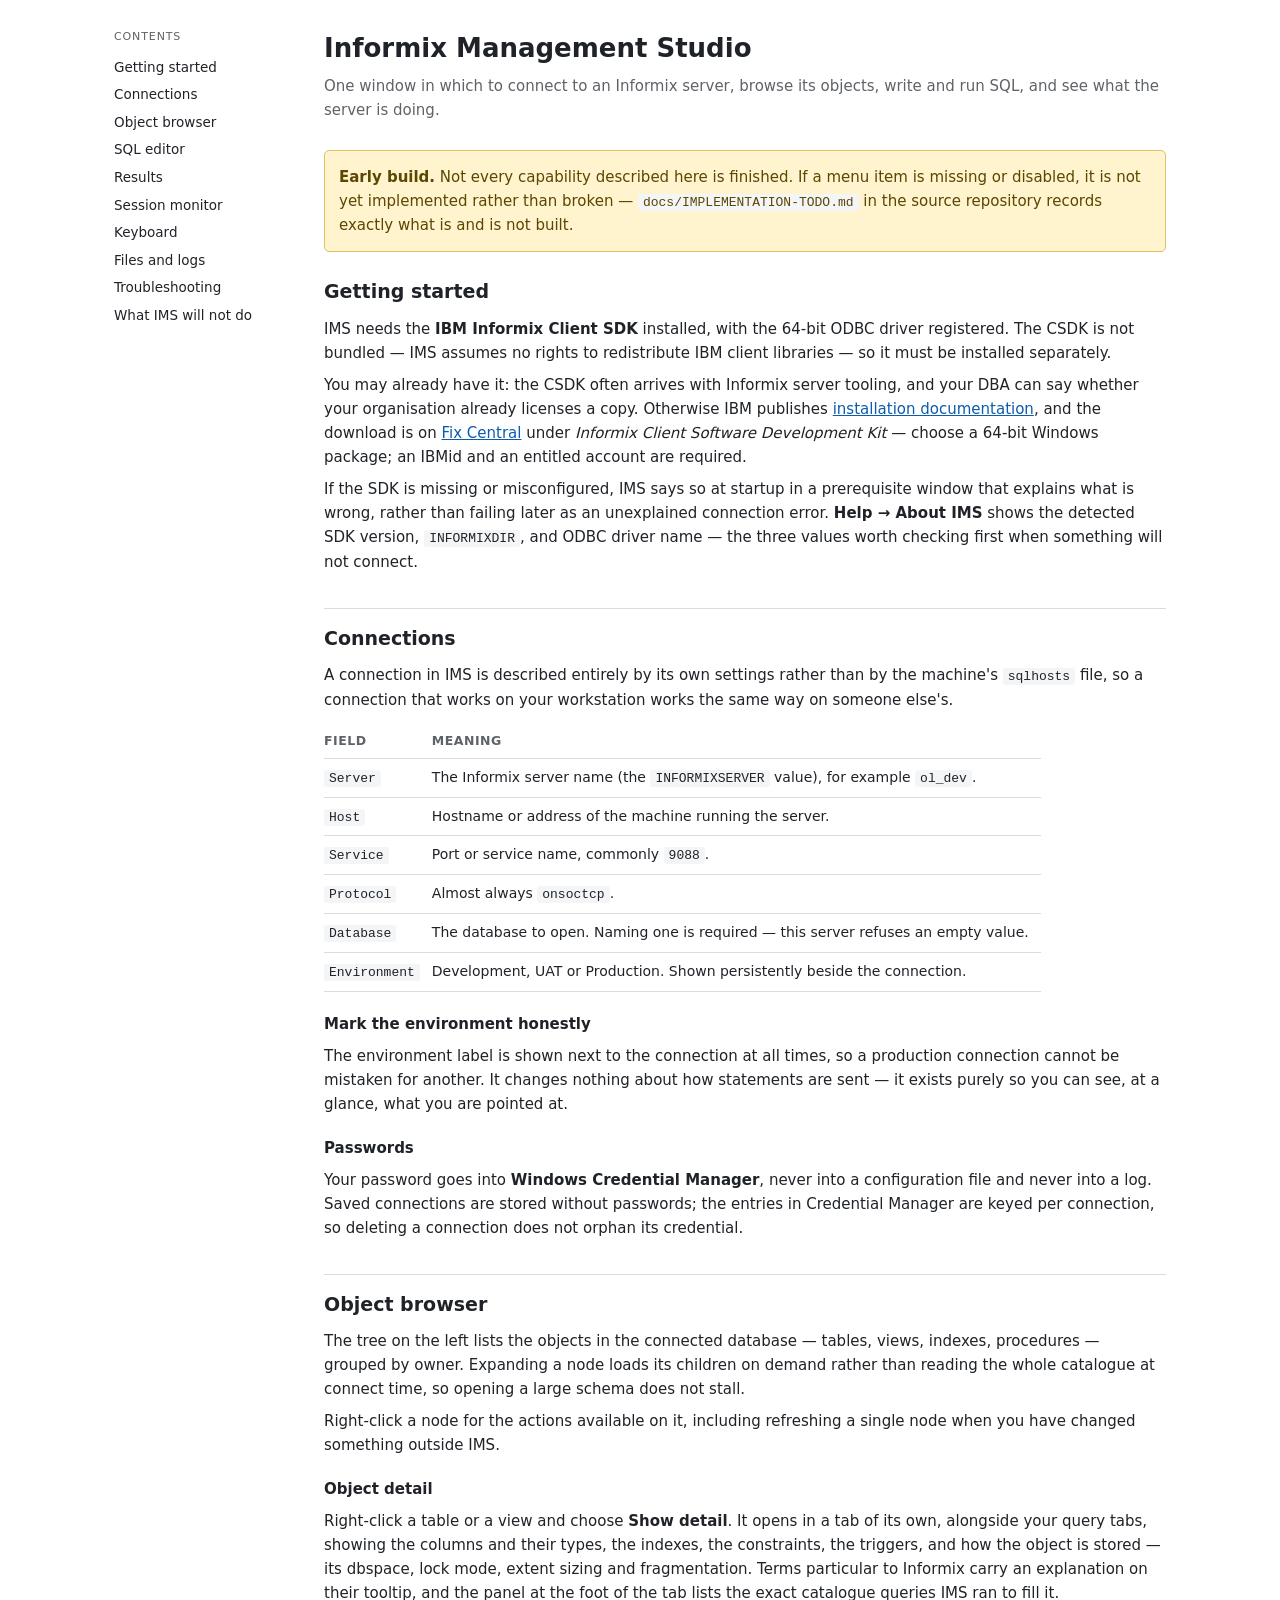
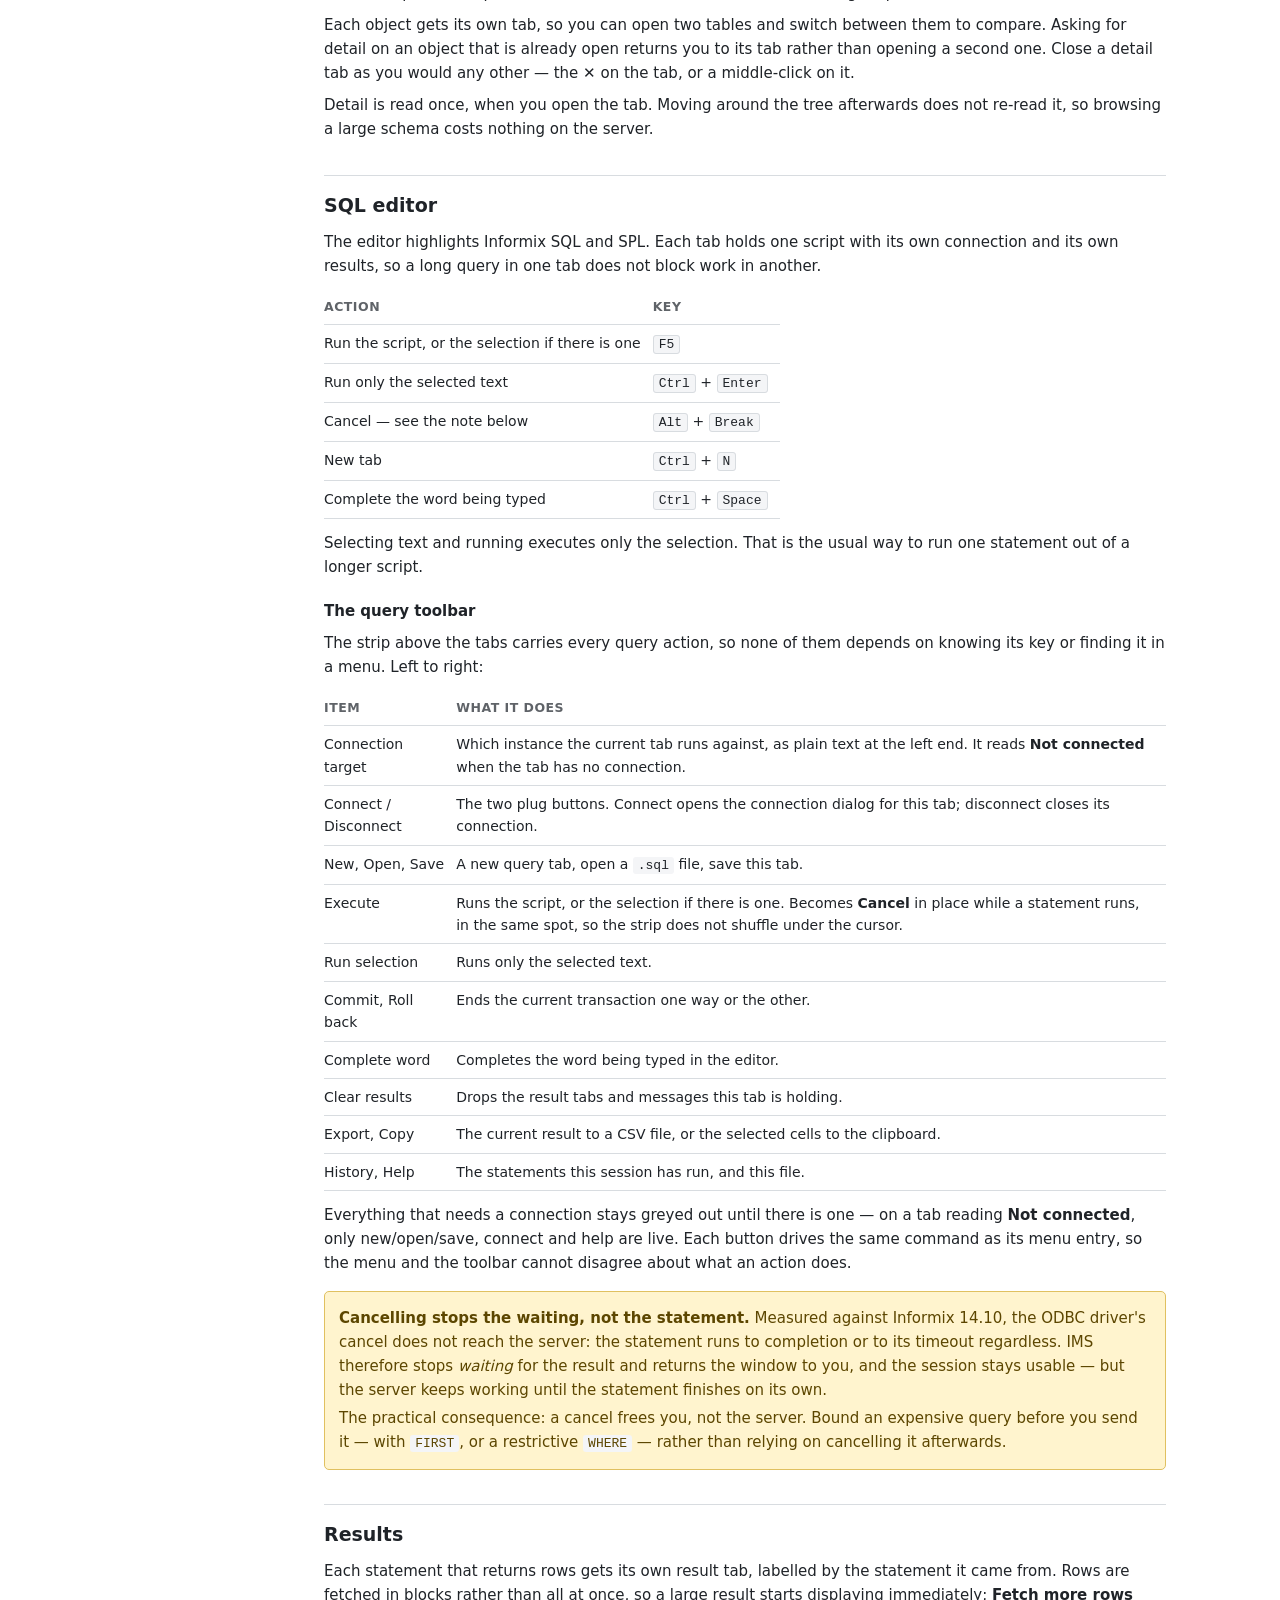
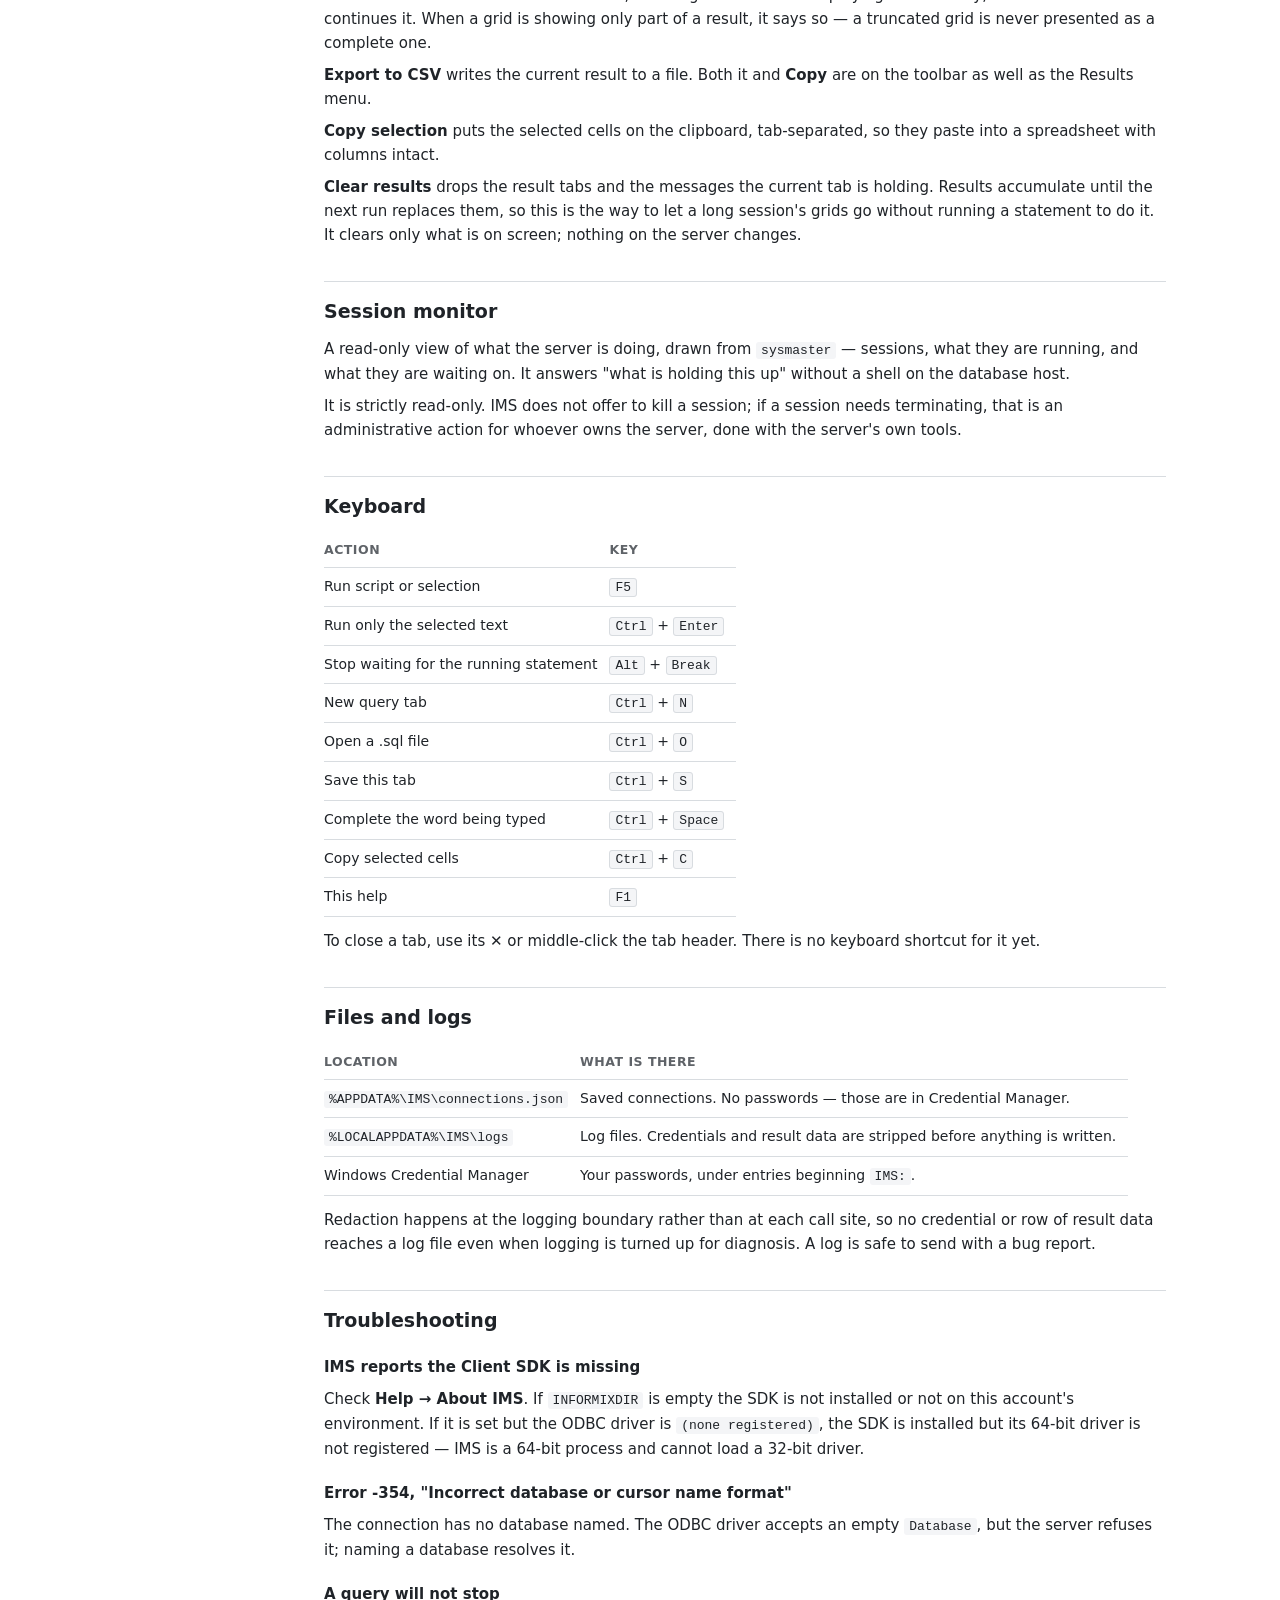
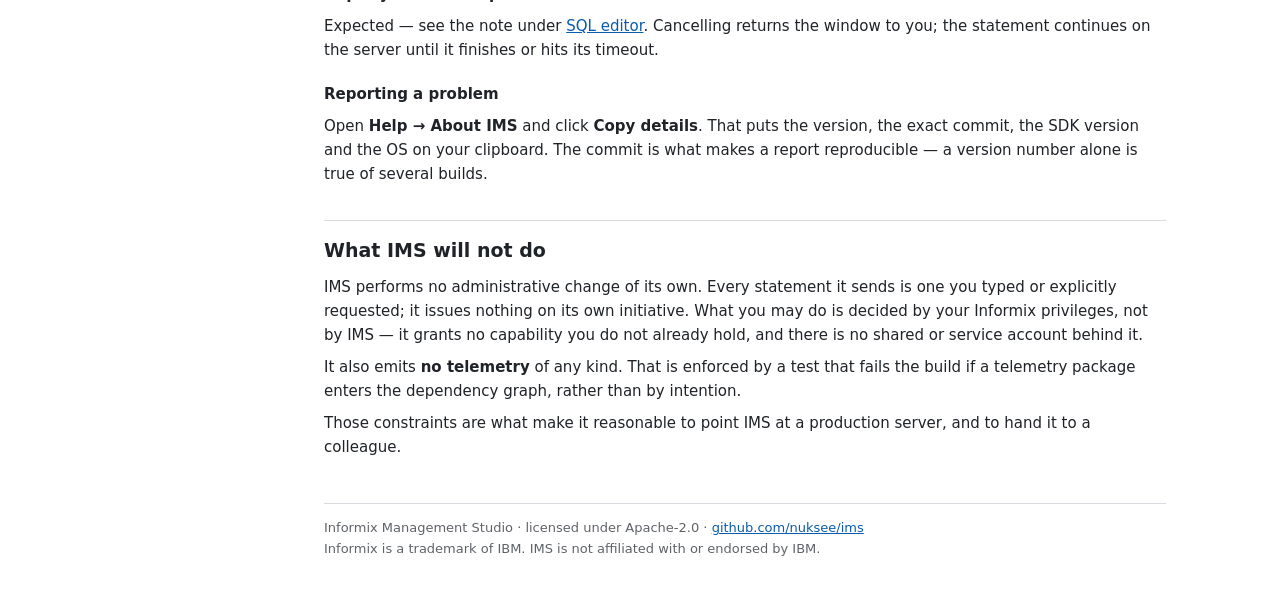
==== commit d523e957: "Enhance help documentation for the query toolbar with detailed descriptions of actions and functiona" ====
--- a/src/Ims.App/Resources/Help/ims-help.html
+++ b/src/Ims.App/Resources/Help/ims-help.html
@@ -167,7 +167,25 @@
 
 <p>Selecting text and running executes only the selection. That is the usual way to run one statement out of a longer script.</p>
 
-<p>The toolbar above the tabs carries the same actions, so none of them depends on knowing its key. It shows which instance the current tab runs against, and everything that needs a connection stays greyed out until there is one. While a statement is running, <strong>Execute</strong> becomes <strong>Cancel</strong> in place.</p>
+<h3>The query toolbar</h3>
+
+<p>The strip above the tabs carries every query action, so none of them depends on knowing its key or finding it in a menu. Left to right:</p>
+
+<table>
+  <tr><th>Item</th><th>What it does</th></tr>
+  <tr><td>Connection target</td><td>Which instance the current tab runs against, as plain text at the left end. It reads <strong>Not connected</strong> when the tab has no connection.</td></tr>
+  <tr><td>Connect / Disconnect</td><td>The two plug buttons. Connect opens the connection dialog for this tab; disconnect closes its connection.</td></tr>
+  <tr><td>New, Open, Save</td><td>A new query tab, open a <code>.sql</code> file, save this tab.</td></tr>
+  <tr><td>Execute</td><td>Runs the script, or the selection if there is one. Becomes <strong>Cancel</strong> in place while a statement runs, in the same spot, so the strip does not shuffle under the cursor.</td></tr>
+  <tr><td>Run selection</td><td>Runs only the selected text.</td></tr>
+  <tr><td>Commit, Roll back</td><td>Ends the current transaction one way or the other.</td></tr>
+  <tr><td>Complete word</td><td>Completes the word being typed in the editor.</td></tr>
+  <tr><td>Clear results</td><td>Drops the result tabs and messages this tab is holding.</td></tr>
+  <tr><td>Export, Copy</td><td>The current result to a CSV file, or the selected cells to the clipboard.</td></tr>
+  <tr><td>History, Help</td><td>The statements this session has run, and this file.</td></tr>
+</table>
+
+<p>Everything that needs a connection stays greyed out until there is one — on a tab reading <strong>Not connected</strong>, only new/open/save, connect and help are live. Each button drives the same command as its menu entry, so the menu and the toolbar cannot disagree about what an action does.</p>
 
 <div class="note">
   <p><strong>Cancelling stops the waiting, not the statement.</strong> Measured against Informix 14.10, the ODBC driver's cancel does not reach the server: the statement runs to completion or to its timeout regardless. IMS therefore stops <em>waiting</em> for the result and returns the window to you, and the session stays usable — but the server keeps working until the statement finishes on its own.</p>
@@ -177,6 +195,8 @@
 <h2 id="results">Results</h2>
 
 <p>Each statement that returns rows gets its own result tab, labelled by the statement it came from. Rows are fetched in blocks rather than all at once, so a large result starts displaying immediately; <strong>Fetch more rows</strong> continues it. When a grid is showing only part of a result, it says so — a truncated grid is never presented as a complete one.</p>
+
+<p><strong>Export to CSV</strong> writes the current result to a file. Both it and <strong>Copy</strong> are on the toolbar as well as the Results menu.</p>
 
 <p><strong>Copy selection</strong> puts the selected cells on the clipboard, tab-separated, so they paste into a spreadsheet with columns intact.</p>
 
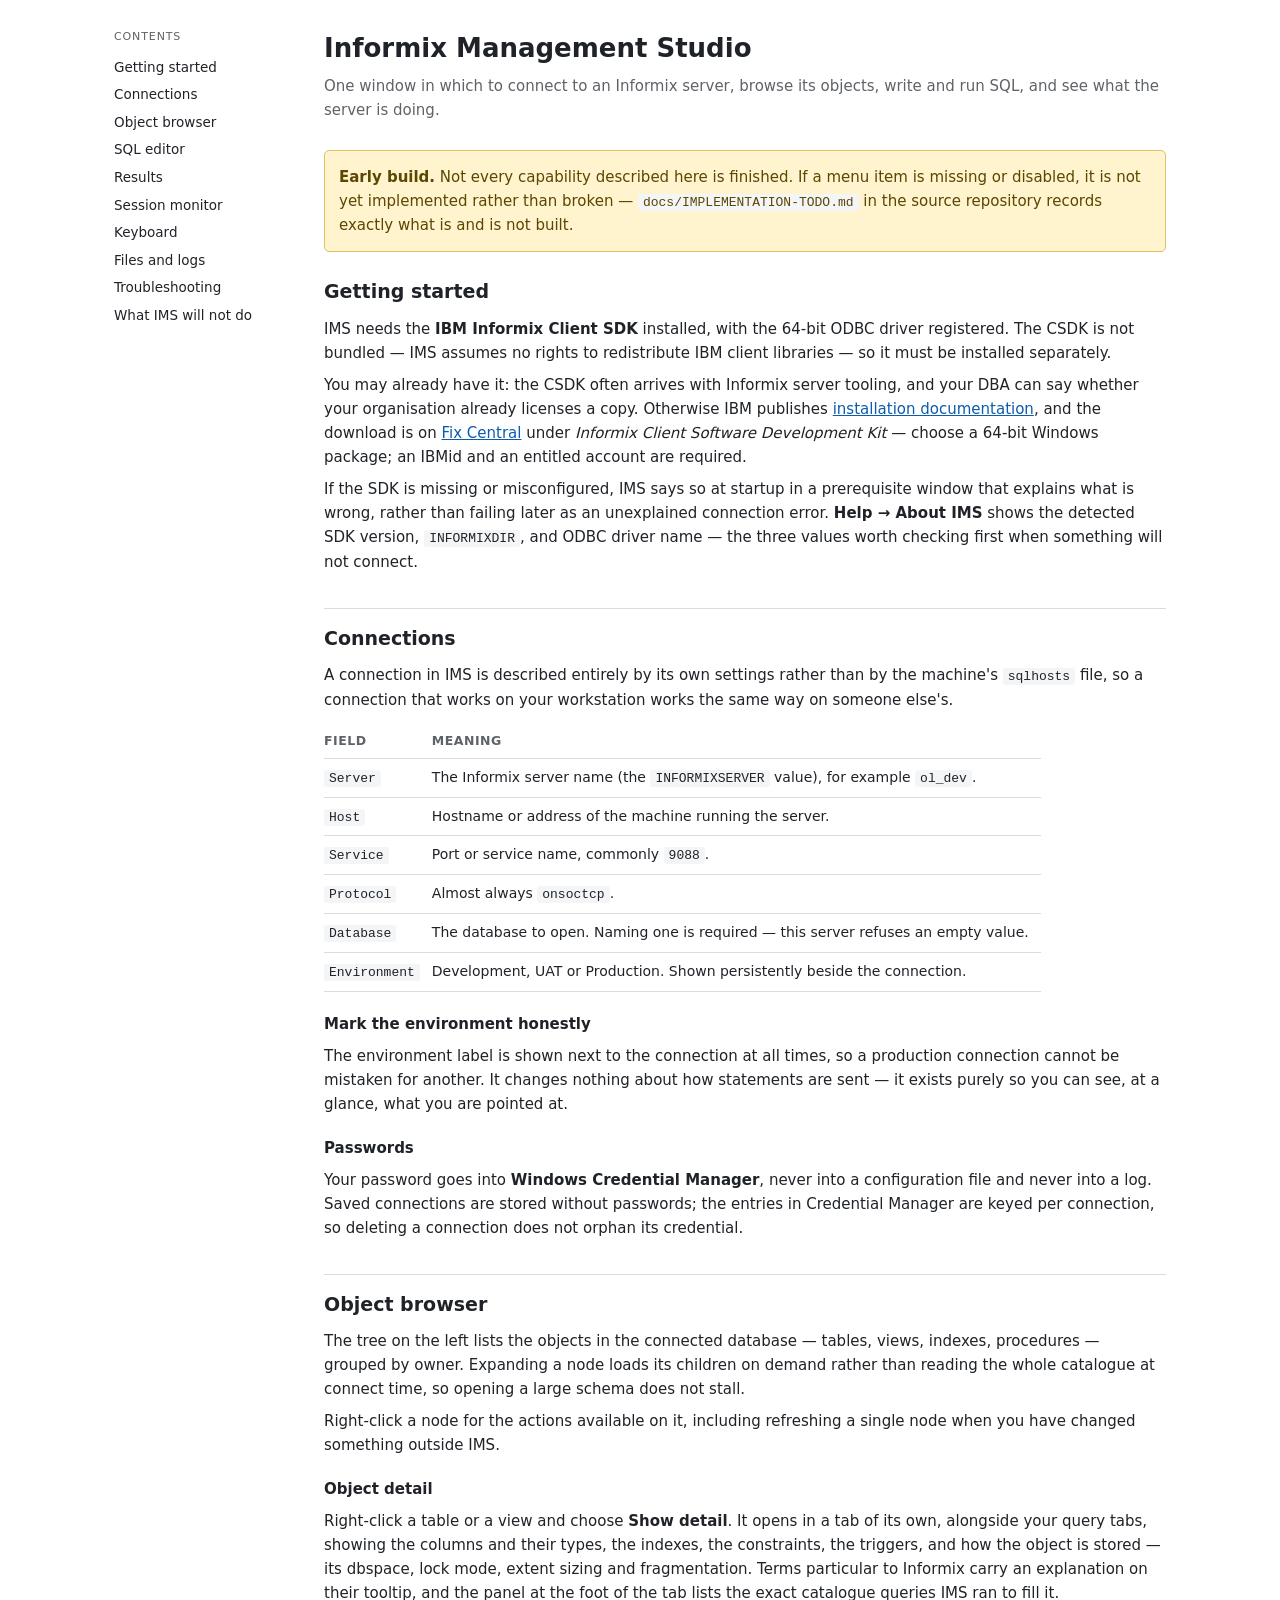
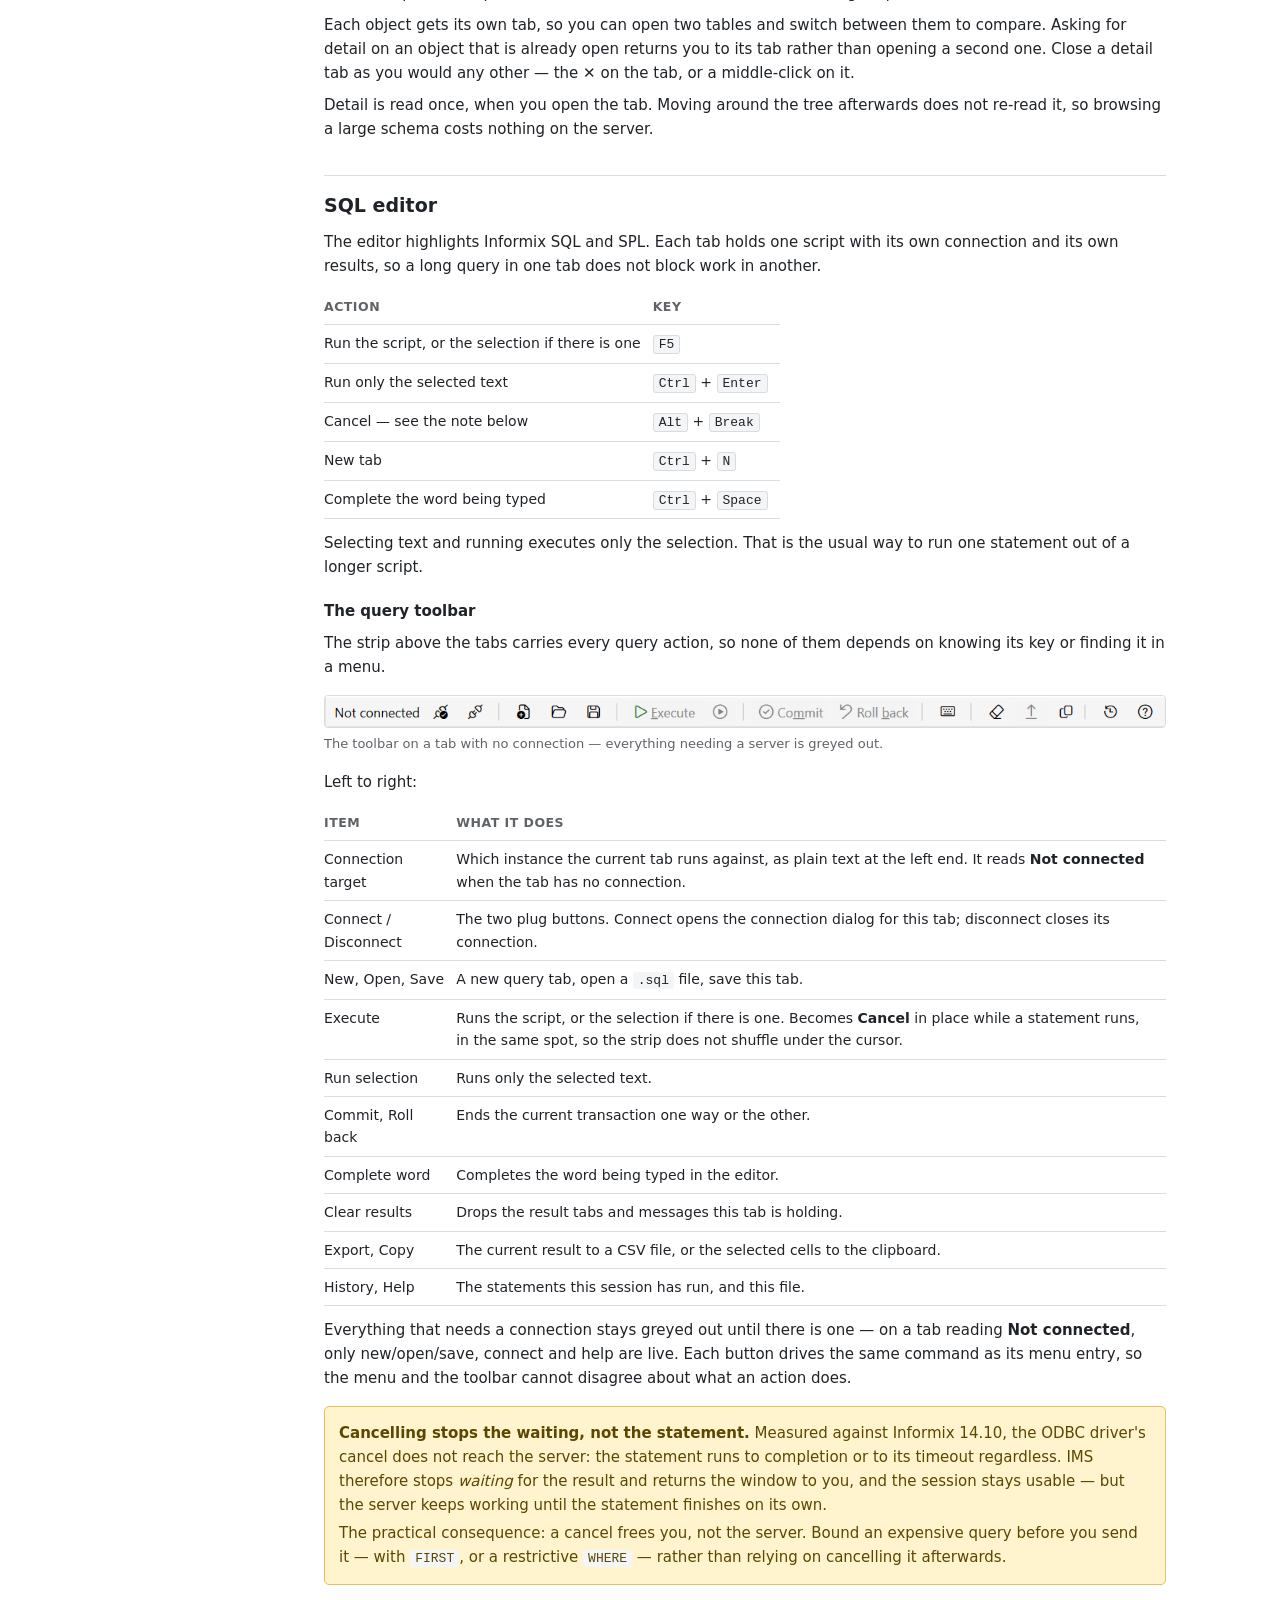
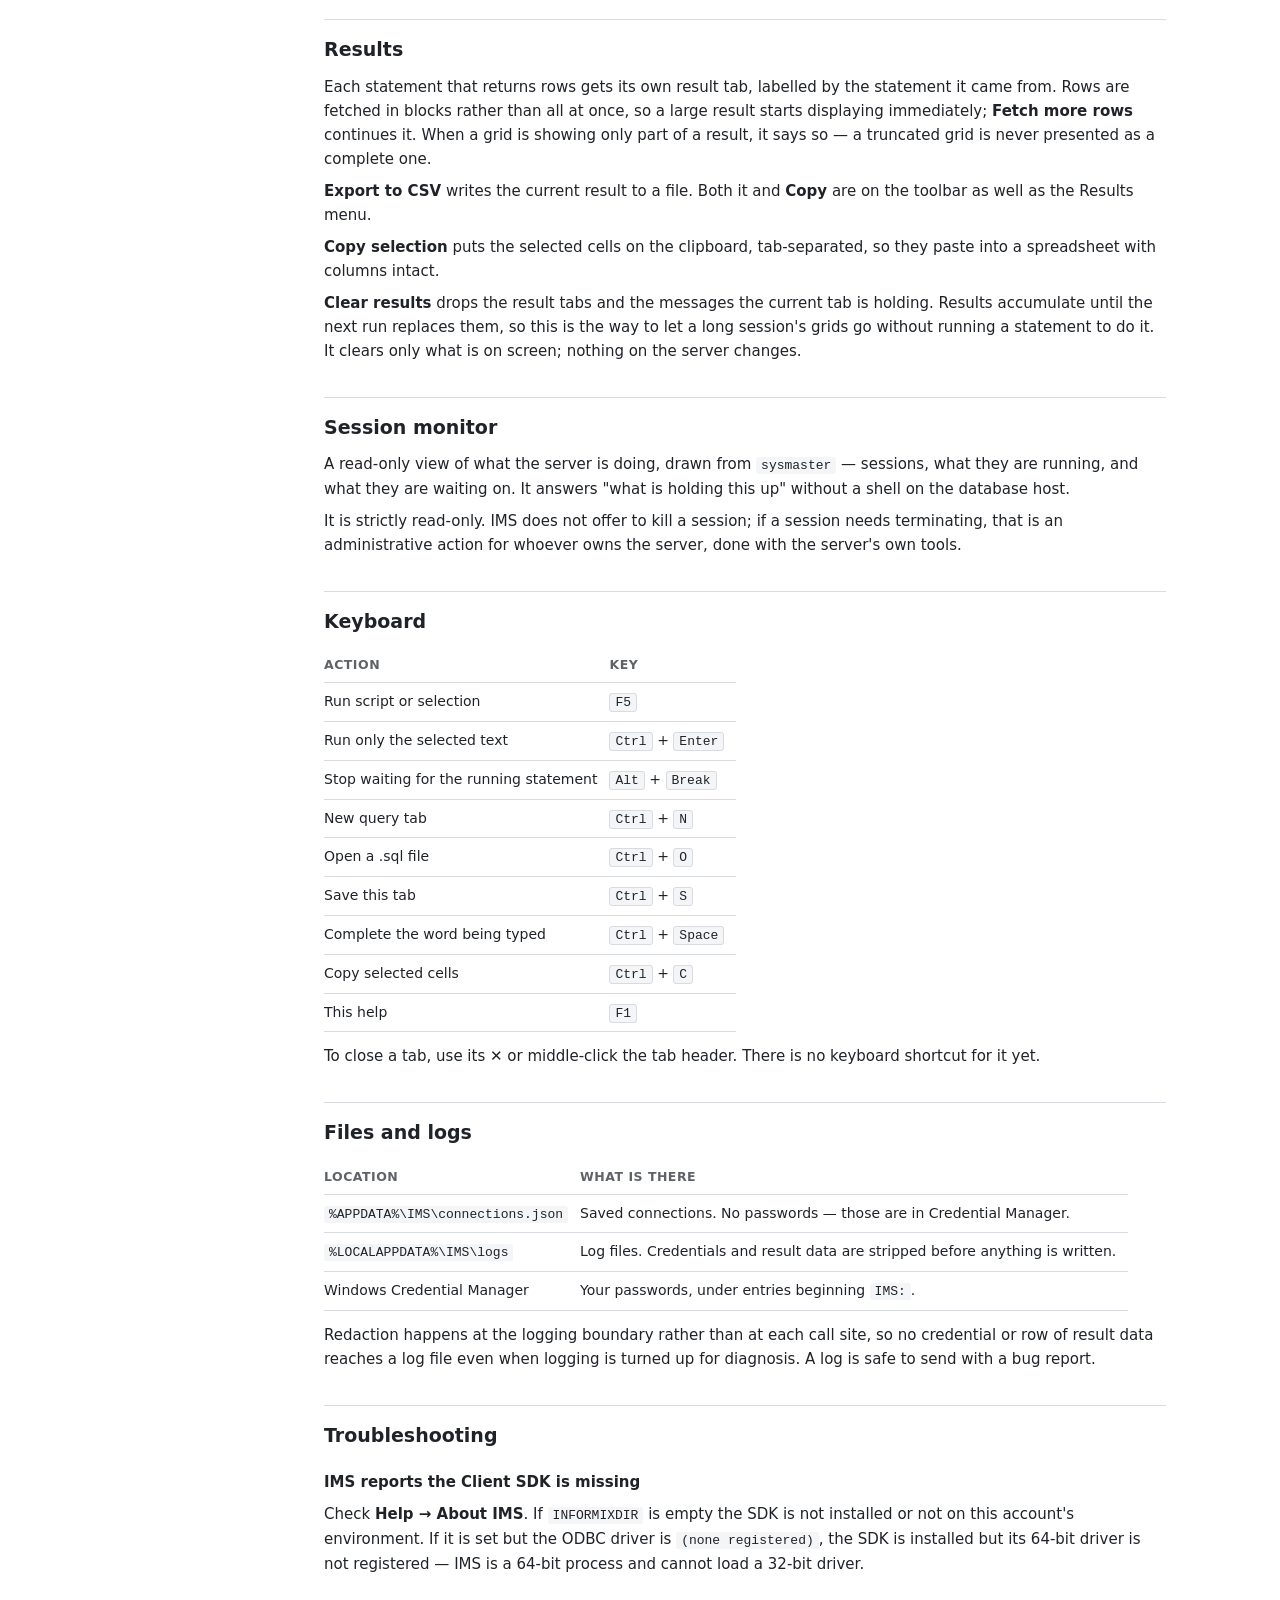
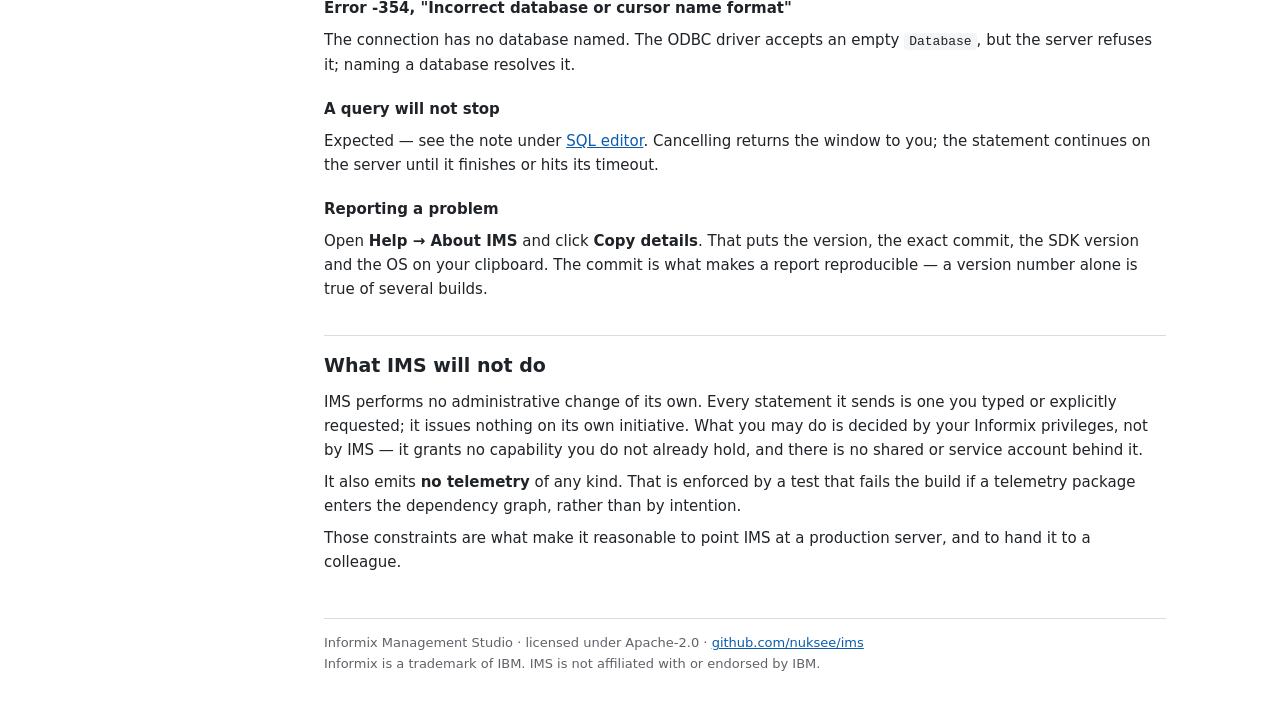
==== commit b2e29115: "Add help documentation images and update HTML for the query toolbar" ====
--- a/src/Ims.App/Resources/Help/ims-help.html
+++ b/src/Ims.App/Resources/Help/ims-help.html
@@ -74,6 +74,10 @@
     padding: 10px 14px; border-radius: 5px; margin: 16px 0;
   }
   .note p { margin: 4px 0; }
+  figure { margin: 16px 0; }
+  figure img { display: block; max-width: 100%; height: auto;
+               border: 1px solid var(--rule); border-radius: 4px; background: #fff; }
+  figcaption { color: var(--muted); font-size: 13px; margin-top: 6px; }
   a { color: var(--accent); }
   footer { margin-top: 44px; padding-top: 14px; border-top: 1px solid var(--rule);
            color: var(--muted); font-size: 13px; }
@@ -169,7 +173,15 @@
 
 <h3>The query toolbar</h3>
 
-<p>The strip above the tabs carries every query action, so none of them depends on knowing its key or finding it in a menu. Left to right:</p>
+<p>The strip above the tabs carries every query action, so none of them depends on knowing its key or finding it in a menu.</p>
+
+<figure>
+  <img src="img/toolbar.png"
+       alt="The query toolbar. From the left: the text &quot;Not connected&quot;, connect and disconnect, new, open and save, a greyed-out Execute and run-selection, a greyed-out Commit and Roll back, complete word, clear results, export and copy, then history and help.">
+  <figcaption>The toolbar on a tab with no connection — everything needing a server is greyed out.</figcaption>
+</figure>
+
+<p>Left to right:</p>
 
 <table>
   <tr><th>Item</th><th>What it does</th></tr>
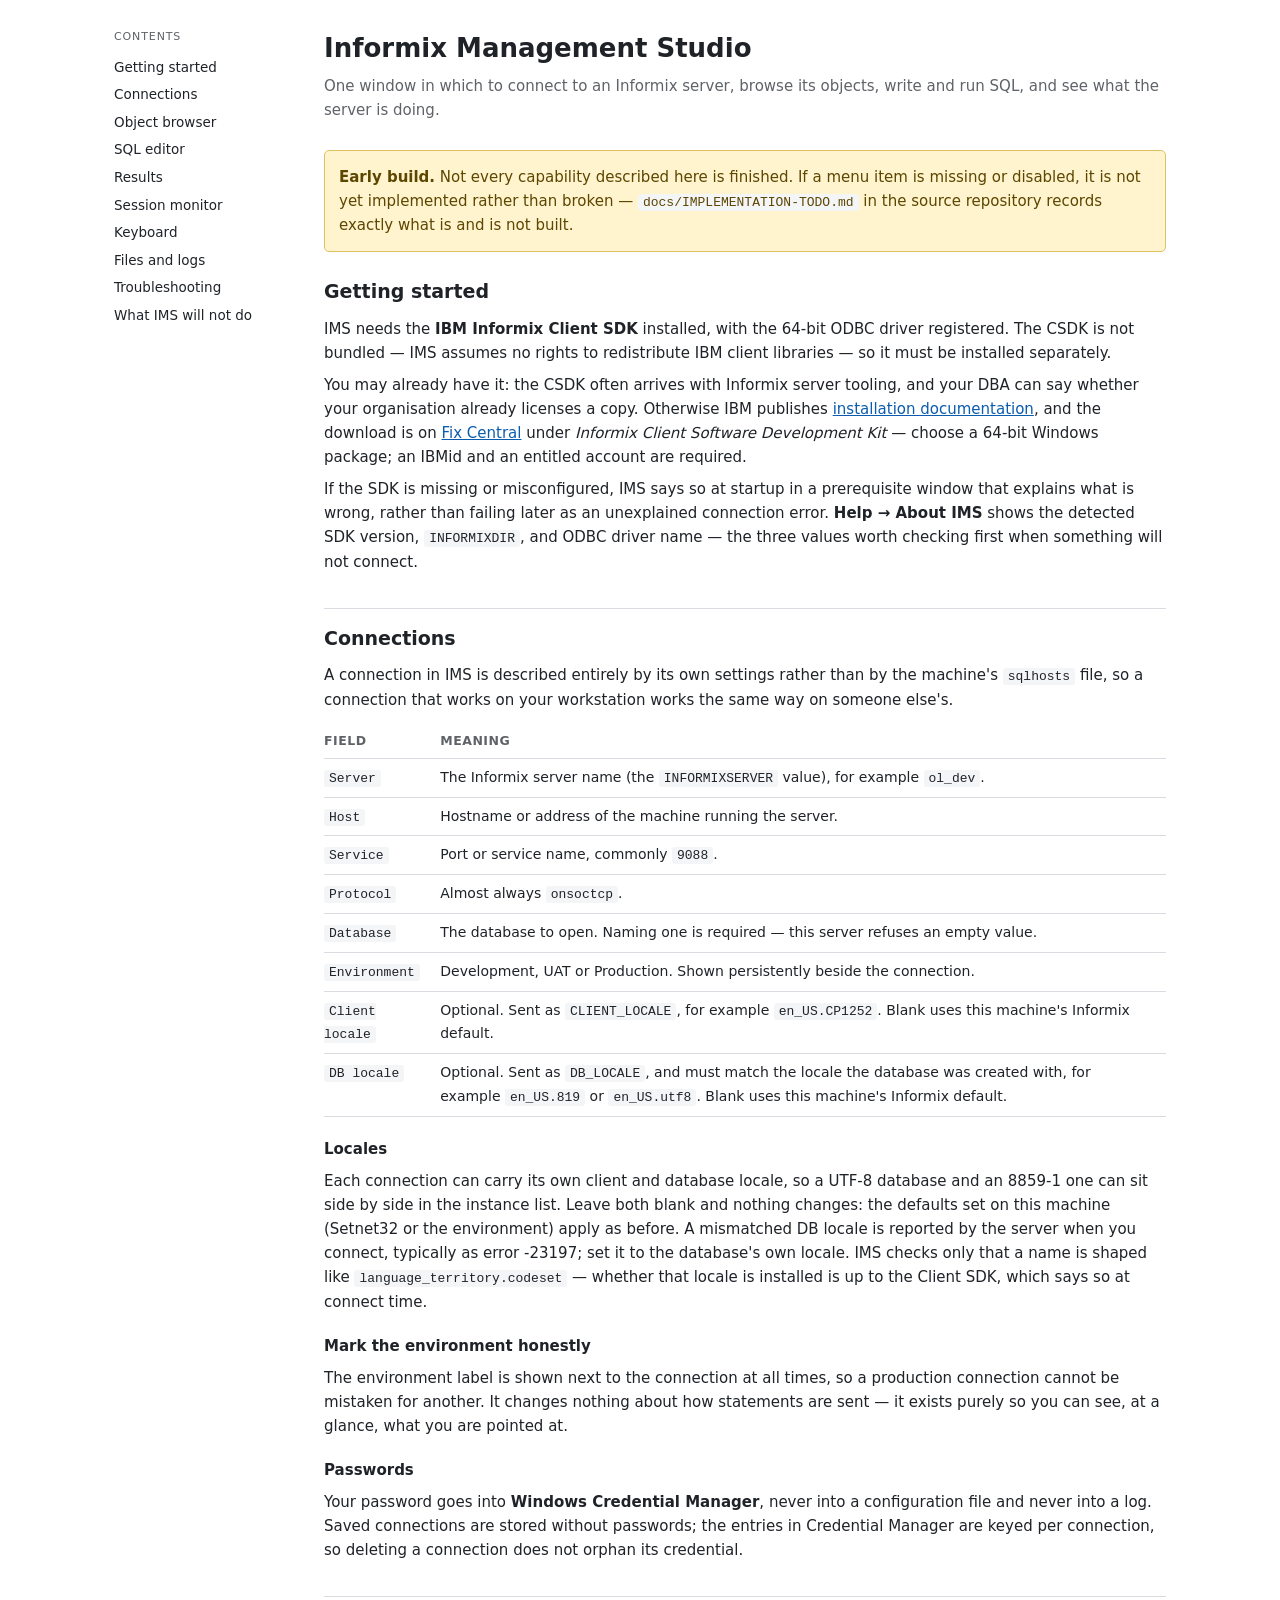
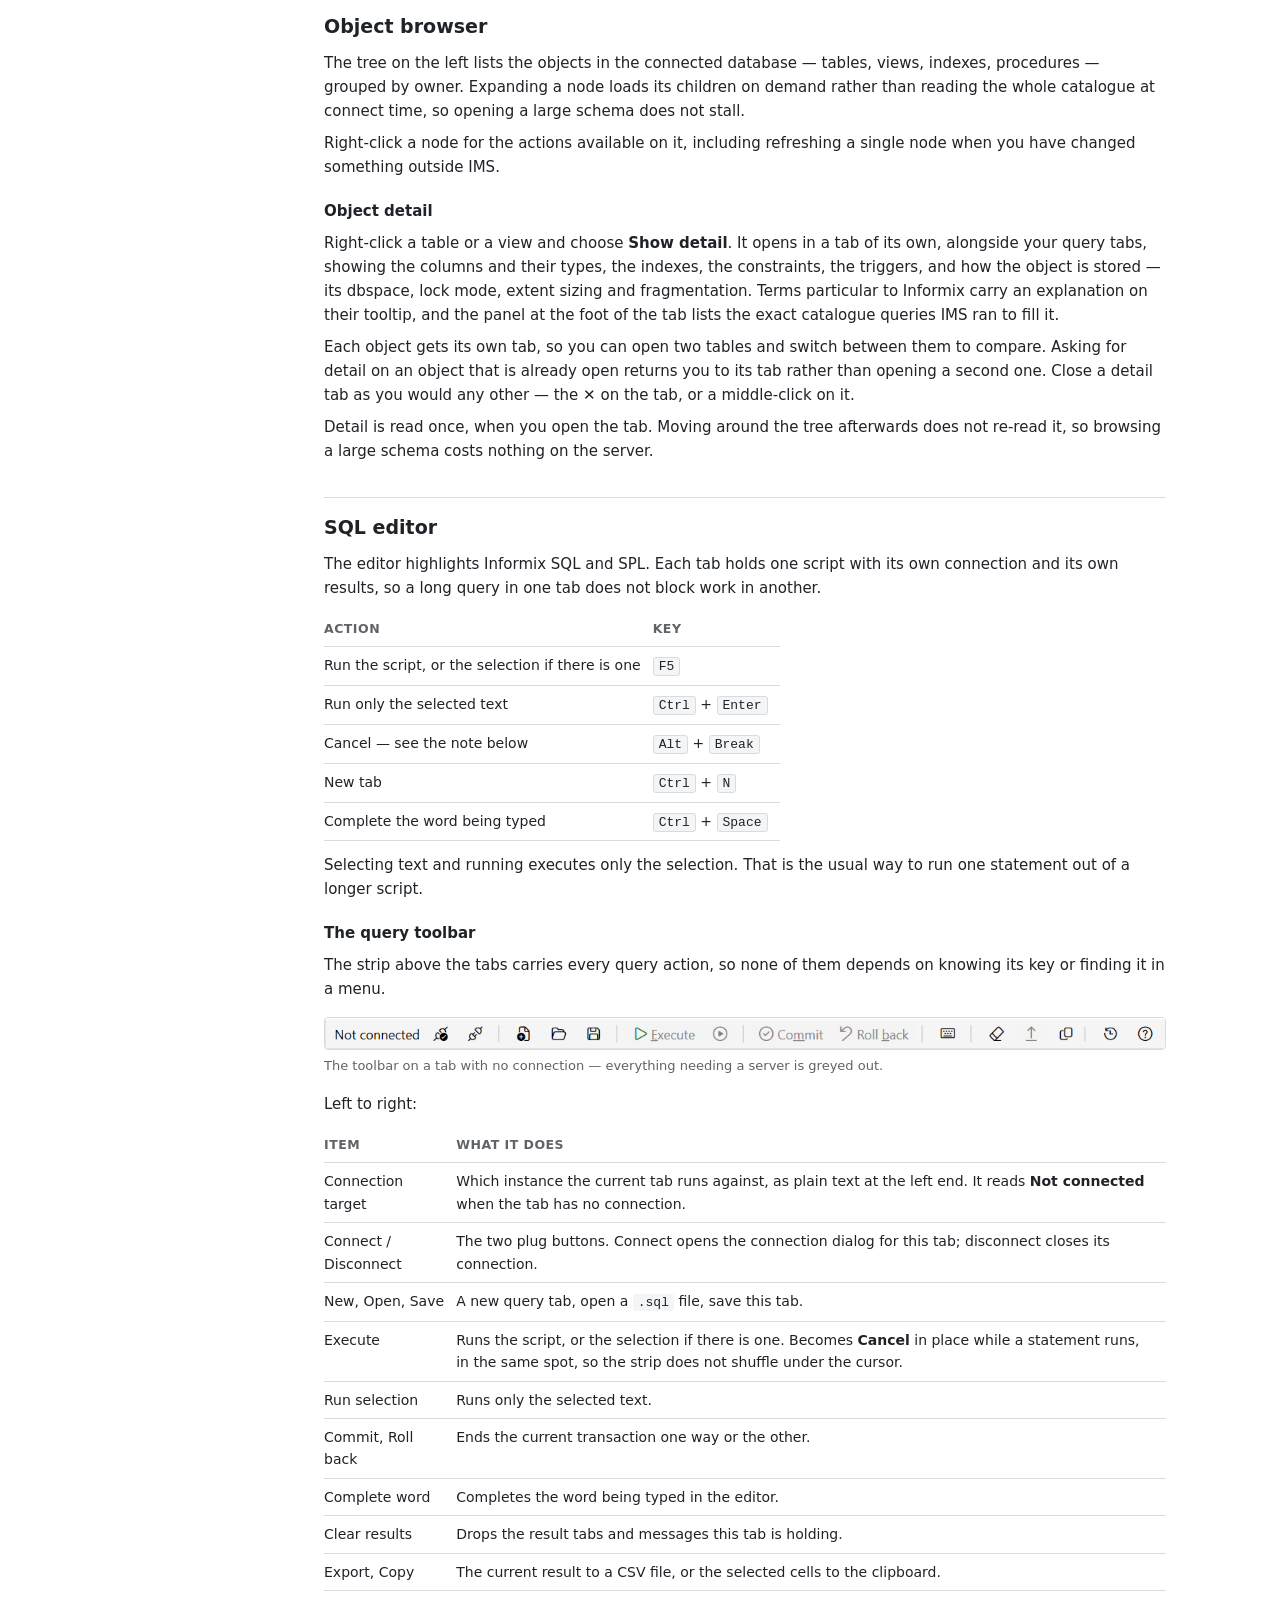
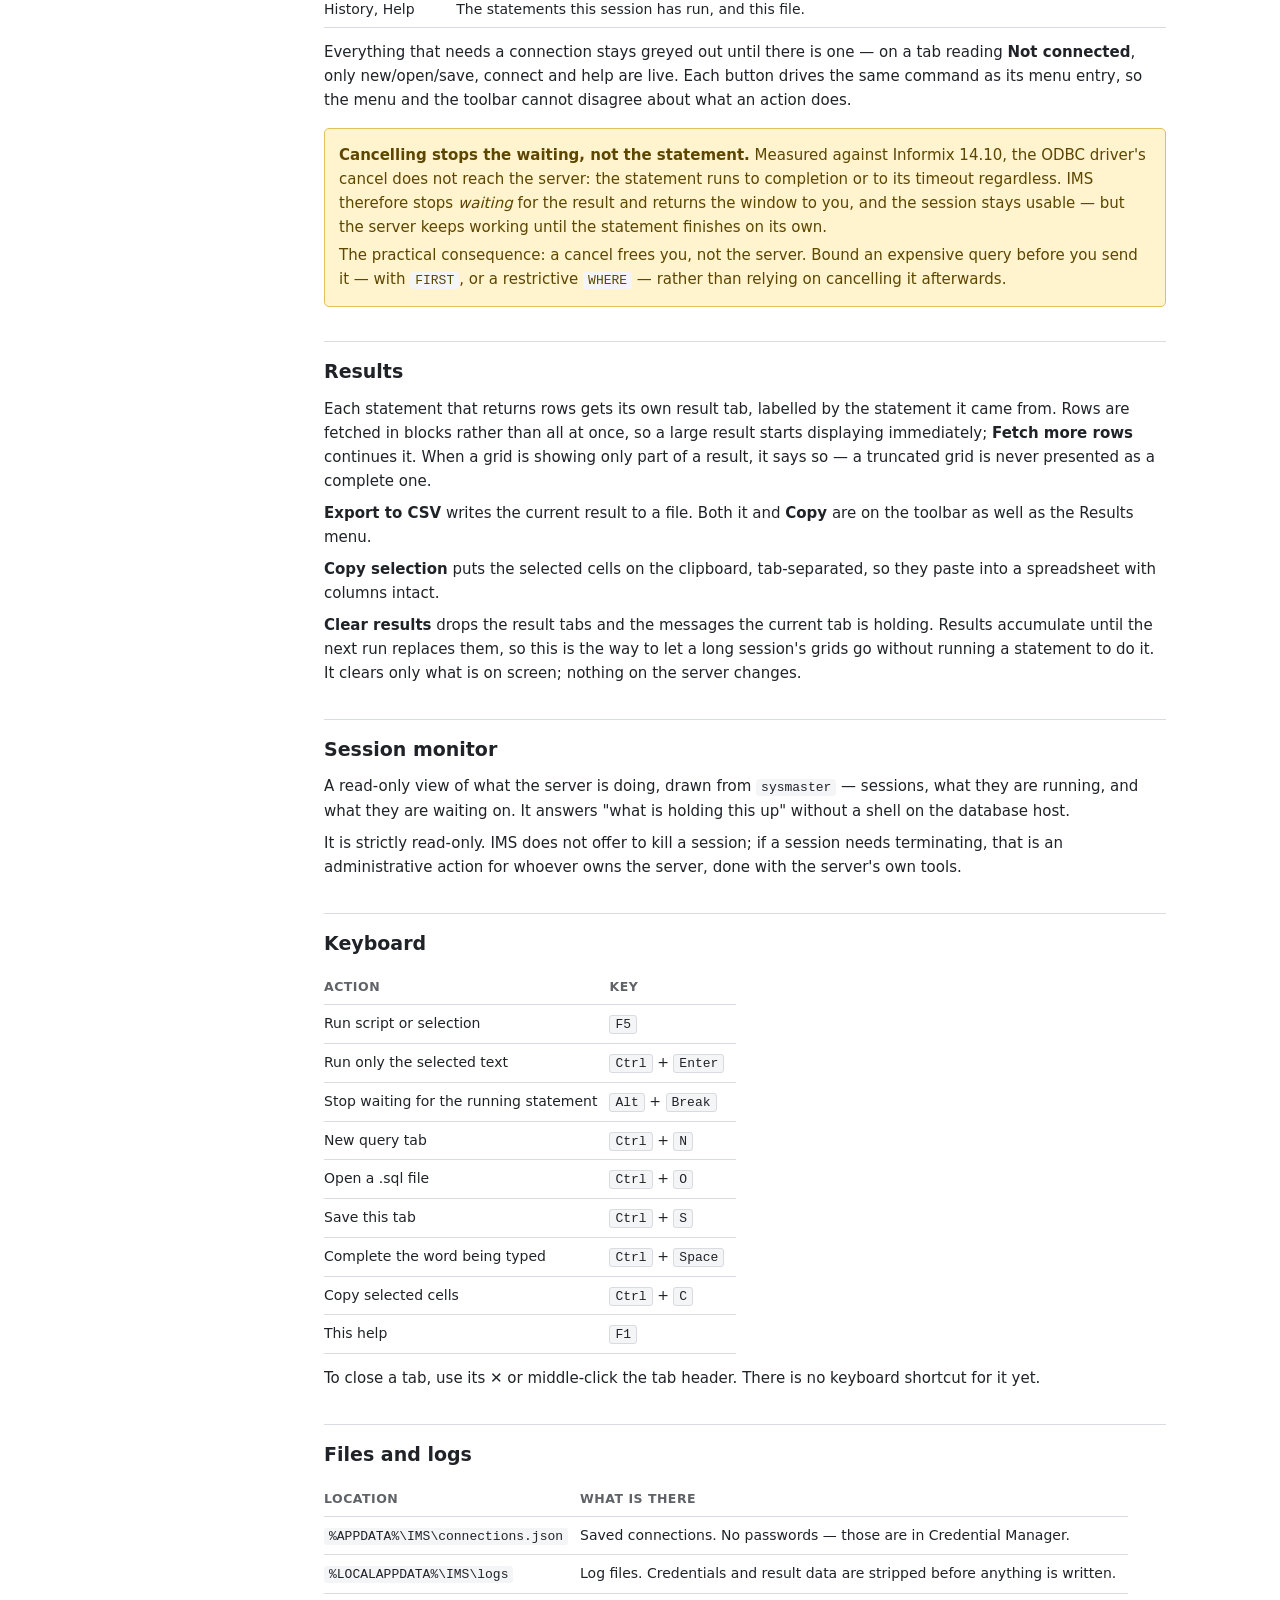
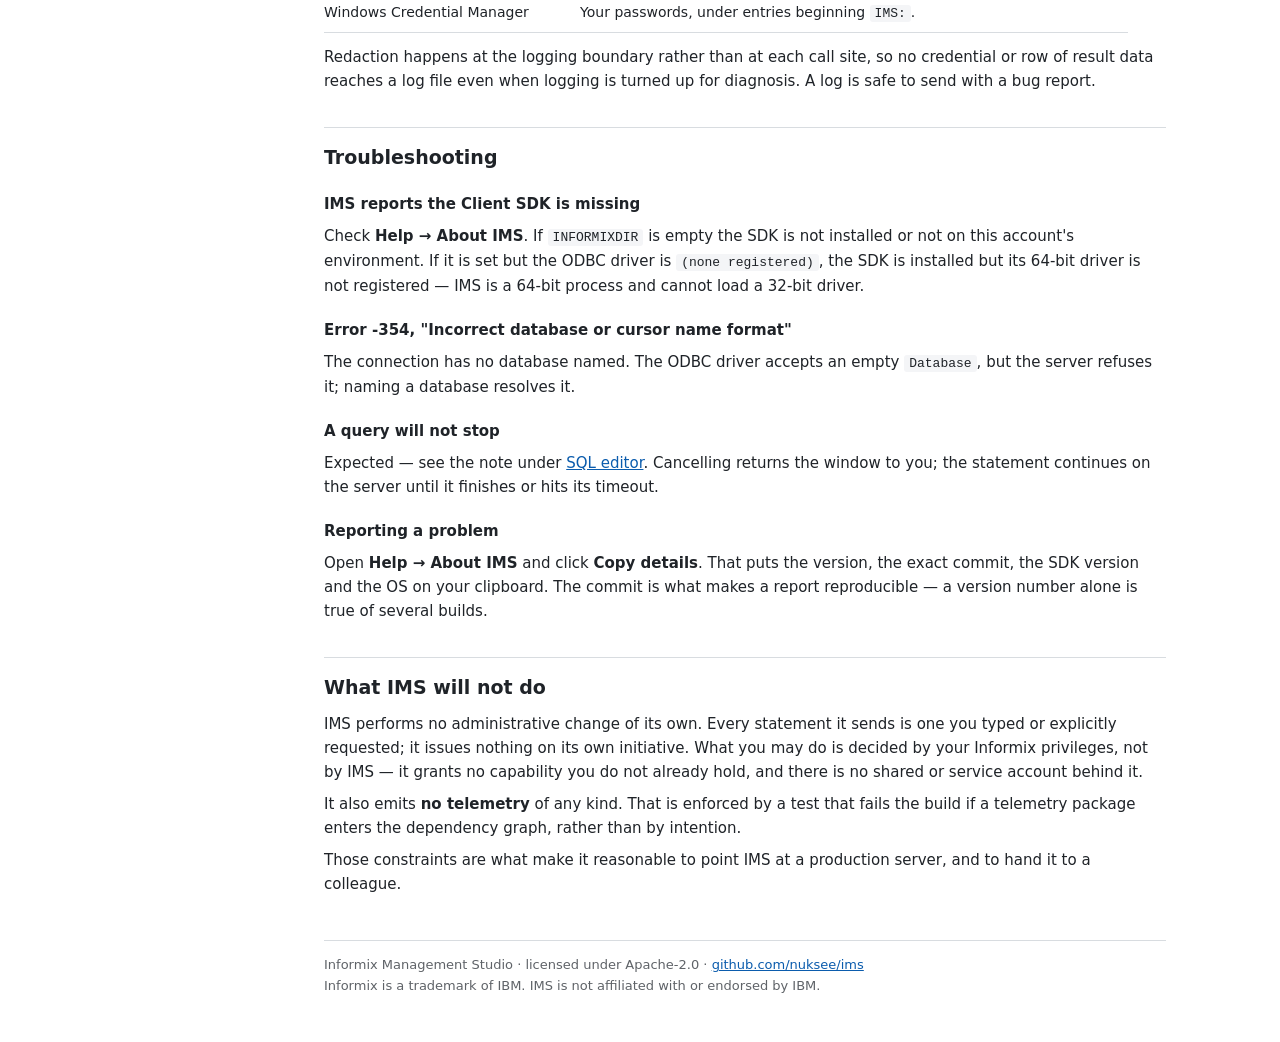
==== commit 02c19177: "Set client and database locale per connection The descriptor and connection string already carried C" ====
--- a/src/Ims.App/Resources/Help/ims-help.html
+++ b/src/Ims.App/Resources/Help/ims-help.html
@@ -134,7 +134,12 @@
   <tr><td><code>Protocol</code></td><td>Almost always <code>onsoctcp</code>.</td></tr>
   <tr><td><code>Database</code></td><td>The database to open. Naming one is required — this server refuses an empty value.</td></tr>
   <tr><td><code>Environment</code></td><td>Development, UAT or Production. Shown persistently beside the connection.</td></tr>
-</table>
+  <tr><td><code>Client locale</code></td><td>Optional. Sent as <code>CLIENT_LOCALE</code>, for example <code>en_US.CP1252</code>. Blank uses this machine's Informix default.</td></tr>
+  <tr><td><code>DB locale</code></td><td>Optional. Sent as <code>DB_LOCALE</code>, and must match the locale the database was created with, for example <code>en_US.819</code> or <code>en_US.utf8</code>. Blank uses this machine's Informix default.</td></tr>
+</table>
+
+<h3>Locales</h3>
+<p>Each connection can carry its own client and database locale, so a UTF-8 database and an 8859-1 one can sit side by side in the instance list. Leave both blank and nothing changes: the defaults set on this machine (Setnet32 or the environment) apply as before. A mismatched DB locale is reported by the server when you connect, typically as error -23197; set it to the database's own locale. IMS checks only that a name is shaped like <code>language_territory.codeset</code> — whether that locale is installed is up to the Client SDK, which says so at connect time.</p>
 
 <h3>Mark the environment honestly</h3>
 <p>The environment label is shown next to the connection at all times, so a production connection cannot be mistaken for another. It changes nothing about how statements are sent — it exists purely so you can see, at a glance, what you are pointed at.</p>
